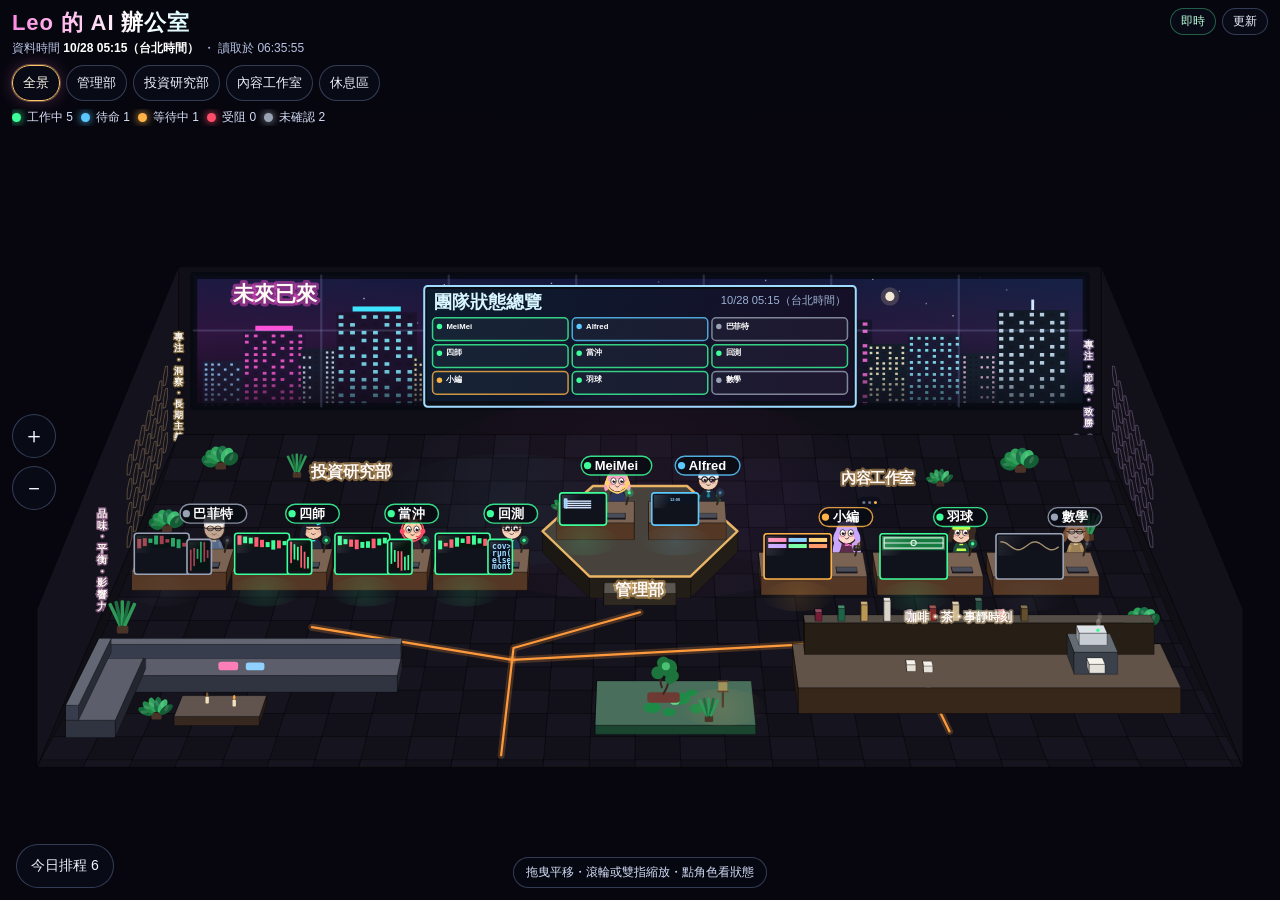
==== grok/index.html @ ed03cf3c "Add a 2.5D neon office page for the grok folder. The page follows the night-city layout, reads live " ====
<!DOCTYPE html>
<html lang="zh-Hant">
<head>
<meta charset="utf-8">
<meta name="viewport" content="width=device-width, initial-scale=1, viewport-fit=cover">
<meta name="theme-color" content="#07060e">
<title>Leo 的 AI 辦公室</title>
<link rel="icon" href="data:image/svg+xml,%3Csvg xmlns='http://www.w3.org/2000/svg' viewBox='0 0 16 16'%3E%3Crect fill='%2307060e' width='16' height='16' rx='3'/%3E%3Ccircle cx='8' cy='8' r='3' fill='%23ff4fd8'/%3E%3C/svg%3E">
<style>
:root{
  --bg:#07060e;
  --pink:#ff4fd8;
  --cyan:#7ee8ff;
  --gold:#ffc56d;
  --ink:#eef3ff;
  --dim:#b7c3e4;
  --line:rgba(160,190,255,.28);
}
*{box-sizing:border-box}
html,body{margin:0;height:100%;background:var(--bg);color:var(--ink);
  font-family:"WenQuanYi Micro Hei","Microsoft JhengHei","PingFang TC","Noto Sans CJK TC",sans-serif;
  overflow:hidden;touch-action:none}
button,input{font:inherit;color:inherit;touch-action:manipulation}
button{cursor:pointer}
#app{position:fixed;inset:0}
#view{display:block;width:100%;height:100%;background:
  radial-gradient(1200px 500px at 50% 18%, #17122c 0%, #07060e 62%)}
#hud{position:absolute;left:0;right:0;top:0;z-index:3;pointer-events:none;
  padding:calc(8px + env(safe-area-inset-top)) 12px 22px;
  background:linear-gradient(to bottom, rgba(6,6,14,.92), rgba(6,6,14,.55) 68%, transparent)}
.top{display:flex;justify-content:space-between;gap:10px;align-items:flex-start}
.brand h1{margin:0;font-size:18px;letter-spacing:.04em;
  background:linear-gradient(90deg,#ff8ae2,#fff 42%,#8aefff);
  -webkit-background-clip:text;background-clip:text;color:transparent}
.asof{margin:2px 0 0;font-size:12px;color:var(--dim)}
.asof b{color:#fff;font-weight:700}
.top-actions{display:flex;gap:6px;align-items:center;pointer-events:auto}
.pill,.zones button,#refresh,#open-routines,.zoom button,#card .x,#routines .x{
  border:1px solid var(--line);background:rgba(10,12,24,.78);border-radius:999px}
.pill{padding:4px 10px;font-size:12px;color:var(--cyan)}
.pill.bad{color:#ffb4c4;border-color:rgba(255,120,150,.45)}
.pill.ok{color:#b9ffd9;border-color:rgba(80,255,170,.35)}
#refresh{padding:4px 10px;font-size:12px}
#refresh.busy{opacity:.6}
.zones{display:flex;gap:6px;flex-wrap:wrap;margin-top:8px;pointer-events:auto}
.zones button{padding:6px 10px;font-size:13px;min-height:36px;flex:none;white-space:nowrap}
.zones,#legend{touch-action:pan-x}
.zones button.on{border-color:#ffc56d;color:#fff8ea;box-shadow:0 0 0 1px rgba(255,197,109,.35),0 0 16px rgba(255,140,220,.25)}
#legend{display:flex;gap:8px;overflow:auto;margin-top:8px;pointer-events:auto;scrollbar-width:none}
#legend::-webkit-scrollbar{display:none}
#legend span{flex:none;display:inline-flex;align-items:center;gap:6px;font-size:12px;color:#d5def6}
#legend i{width:9px;height:9px;border-radius:50%;display:block;box-shadow:0 0 8px currentColor}
#hint{position:absolute;left:50%;bottom:calc(12px + env(safe-area-inset-bottom));transform:translateX(-50%);
  z-index:3;margin:0;padding:6px 12px;border-radius:999px;background:rgba(8,10,20,.72);
  border:1px solid var(--line);color:#d5def8;font-size:12px;pointer-events:none;white-space:nowrap;
  max-width:calc(100% - 24px);overflow:hidden;text-overflow:ellipsis;transition:opacity .6s}
#hint.hide{opacity:0}
.zoom{position:absolute;left:12px;top:46%;z-index:4;display:flex;flex-direction:column;gap:8px}
.zoom button{width:44px;height:44px;font-size:22px;line-height:1}
#open-routines{position:absolute;right:12px;bottom:calc(12px + env(safe-area-inset-bottom));z-index:4;
  min-height:44px;padding:8px 14px;font-size:14px}
body.card-open #open-routines,body.rout-open #hint{display:none}
#card,#routines{position:absolute;z-index:5;background:rgba(10,12,22,.94);
  border:1px solid rgba(150,180,255,.32);border-radius:18px;
  box-shadow:0 16px 50px rgba(0,0,0,.45), inset 0 0 0 1px rgba(255,255,255,.03);
  backdrop-filter:blur(8px)}
#card{left:10px;right:10px;bottom:calc(10px + env(safe-area-inset-bottom));
  max-height:min(48vh,520px);overflow:auto;padding:14px 14px 12px;-webkit-overflow-scrolling:touch;touch-action:pan-y}
#card .who{display:grid;grid-template-columns:72px 1fr auto;gap:10px;align-items:center}
#portrait{width:72px;height:82px;border-radius:14px;background:
  radial-gradient(circle at 50% 30%, #2a2148, #12121c 70%);display:block}
#card h2{margin:0;font-size:18px}
#card .role{margin:2px 0 0;color:var(--dim);font-size:13px}
#card .x,#routines .x{width:36px;height:36px;border-radius:12px;font-size:18px}
.lamp{display:inline-flex;align-items:center;gap:6px;margin:10px 0 4px;padding:3px 10px;border-radius:999px;
  font-size:13px;font-weight:700;color:#1a1020}
#card h3{margin:10px 0 4px;font-size:13px;color:#9eb0da;font-weight:600}
#c-screen{margin:0;line-height:1.55;font-size:15px}
#card dl{margin:8px 0 0;display:grid;grid-template-columns:auto 1fr;gap:3px 10px;font-size:13px}
#card dt{color:#8ea0cc}#card dd{margin:0}
#routines{left:10px;right:10px;bottom:calc(10px + env(safe-area-inset-bottom));
  max-height:min(62vh,640px);overflow:auto;padding:14px 14px 8px;touch-action:pan-y}
#routines header{display:flex;justify-content:space-between;align-items:center;gap:8px}
#routines h2{margin:0;font-size:16px}
#routine-list{list-style:none;margin:8px 0 0;padding:0}
#routine-list li{padding:10px 0;border-top:1px solid rgba(255,255,255,.06);
  display:grid;grid-template-columns:auto 1fr auto;gap:4px 8px;align-items:baseline}
#routine-list b{color:var(--gold);font-size:13px}
#routine-list strong{font-size:14px}
#routine-list p{grid-column:1/-1;margin:0;color:#c9d4ef;font-size:13px;line-height:1.5}
#routine-list em{font-style:normal;font-size:12px;border-radius:99px;padding:2px 8px;background:#2a3148}
#routine-list em[data-k="wait"]{background:#3a2e18;color:#ffd59a}
#routine-list em[data-k="unk"]{background:#2c3140;color:#c5cbe0}
#routine-list em[data-k="go"]{background:#143228;color:#b8ffd8}
#routine-list em[data-k="ok"]{background:#143228;color:#b8ffd8}
.note{font-size:12px;color:#8ea0cc;margin-top:6px}
#err{position:absolute;left:12px;right:12px;top:40%;z-index:6;padding:12px;border-radius:12px;background:#3a1420;color:#fff}
@media (min-width:860px){
  .brand h1{font-size:22px}
  #card{left:auto;top:108px;bottom:16px;right:16px;width:380px;max-height:none}
  #routines{left:16px;right:auto;width:400px;top:auto}
  #open-routines{right:auto;left:16px}
  body.card-open #open-routines{display:inline-block}
}
@media (max-width:859px){
  #hud{padding-bottom:8px}
  .brand h1{font-size:16px}
  .asof{font-size:11px}
  .zones{flex-wrap:nowrap;overflow:auto;scrollbar-width:none}
  .zones::-webkit-scrollbar{display:none}
  #legend{margin-top:4px}
  #hint{bottom:calc(62px + env(safe-area-inset-bottom));font-size:11px}
  .zoom{top:auto;bottom:calc(12px + env(safe-area-inset-bottom));flex-direction:row;left:auto;right:12px}
  #open-routines{left:12px;right:auto}
  body.card-open .zoom, body.rout-open .zoom{visibility:hidden}
}
</style>
</head>
<body>
<div id="app">
  <canvas id="view" aria-label="辦公室平面圖，點選角色或螢幕查看狀態"></canvas>
  <header id="hud">
    <div class="top">
      <div class="brand">
        <h1>Leo 的 AI 辦公室</h1>
        <p class="asof">資料時間 <b id="asof">—</b> ・ <span id="fetched">讀取中</span></p>
      </div>
      <div class="top-actions">
        <span id="src" class="pill">讀取中…</span>
        <button id="refresh" type="button">更新</button>
      </div>
    </div>
    <nav class="zones" id="zones" aria-label="區域">
      <button type="button" data-zone="all">全景</button>
      <button type="button" data-zone="mgmt">管理部</button>
      <button type="button" data-zone="invest">投資研究部</button>
      <button type="button" data-zone="content">內容工作室</button>
      <button type="button" data-zone="lounge">休息區</button>
    </nav>
    <div id="legend" aria-label="燈號"></div>
  </header>
  <p id="hint">拖曳平移・滾輪或雙指縮放・點角色看狀態</p>
  <div class="zoom">
    <button id="zin" type="button" aria-label="放大">＋</button>
    <button id="zout" type="button" aria-label="縮小">－</button>
  </div>
  <button id="open-routines" type="button">今日排程</button>
  <aside id="card" hidden aria-live="polite">
    <div class="who">
      <canvas id="portrait" width="144" height="164"></canvas>
      <div>
        <h2 id="c-name"></h2>
        <p class="role" id="c-role"></p>
      </div>
      <button class="x" type="button" id="card-x" aria-label="關閉">×</button>
    </div>
    <div id="c-lamp" class="lamp"></div>
    <p class="note" id="c-generic" hidden>臨時席・狀態檔裡多出來的成員</p>
    <h3>螢幕內容</h3>
    <p id="c-screen"></p>
    <dl>
      <dt>更新時間</dt><dd id="c-upd"></dd>
      <dt>依據</dt><dd id="c-basis"></dd>
      <dt>資料時間</dt><dd id="c-asof"></dd>
    </dl>
  </aside>
  <aside id="routines" hidden>
    <header>
      <h2>今日排程</h2>
      <button class="x" type="button" id="rout-x" aria-label="關閉排程">×</button>
    </header>
    <ul id="routine-list"></ul>
    <p class="note">與狀態一併更新。時間未寫明的項目維持原樣。</p>
  </aside>
  <div id="err" hidden></div>
</div>
<script id="sample" type="application/json">{
  "asOf": "10/28 05:15（台北時間）",
  "employees": [
    {
      "id": "meimei",
      "name": "MeiMei",
      "role": "協調總管",
      "dept": "管理部",
      "light": "working",
      "screen": "同步 Leo 電腦已回補的 1 分K（含下市股）與加權指數 1 分K 到 box，並備妥今日排程",
      "updated": "10/28 04:20",
      "basis": "MeiMei 自己回報"
    },
    {
      "id": "alfred",
      "name": "天睿顧問Alfred",
      "role": "營運顧問",
      "dept": "管理部",
      "light": "idle",
      "screen": "等 12:00 收到第一份每日官方 LINE 整理",
      "updated": "10/28 04:20",
      "basis": "MeiMei 回報"
    },
    {
      "id": "buffett",
      "name": "巴菲特投資模擬",
      "role": "價值投資顧問",
      "dept": "投資研究部",
      "light": "unknown",
      "screen": "未確認（新分工中退居顧問，不在主流程）",
      "updated": "未確認",
      "basis": "目前查不到可驗證的最新動態"
    },
    {
      "id": "four",
      "name": "台股四師研究",
      "role": "短線波段研究",
      "dept": "投資研究部",
      "light": "working",
      "screen": "撰寫非當沖、事前註冊的波段策略規格；新分工後專責短線波段研究，XQ 腳本草稿依 Leo 指示暫停",
      "updated": "10/28 04:25",
      "basis": "swing_spec_s1s2.md 檔案時間"
    },
    {
      "id": "daytrade",
      "name": "台股當沖研究員",
      "role": "當沖策略研究",
      "dept": "投資研究部",
      "light": "working",
      "screen": "高波動個股當沖規格 daytrade_highvol_v1 已送驗證",
      "updated": "10/28 04:44",
      "basis": "台股當沖研究員回報"
    },
    {
      "id": "researcher",
      "name": "台股回測驗證員",
      "role": "回測驗證＋XQ 腳本",
      "dept": "投資研究部",
      "light": "working",
      "screen": "「穩定獲利」門檻提案已寫好，等 Leo 過目；整理方案 A 每檔需補抓的月份清單；V5 仍卡在 1 分K 覆蓋率未達 95%",
      "updated": "10/28 約 04:40",
      "basis": "台股回測驗證員回報（時間為大約）"
    },
    {
      "id": "ip",
      "name": "個人IP小編",
      "role": "IG／Threads 個人品牌",
      "dept": "內容工作室",
      "light": "waiting",
      "screen": "已收到 58 張精選照片；定位的 5 個問題等 Leo 回覆；第一週內容計畫為草稿，尚未發布",
      "updated": "10/28 04:17",
      "basis": "ip-plan 檔案時間與 MeiMei 回報"
    },
    {
      "id": "badminton",
      "name": "羽球剪輯師",
      "role": "每週羽球短片",
      "dept": "內容工作室",
      "light": "working",
      "screen": "Leo 已接洽；工作資料夾 badminton/v3 剛產出第 3 版影片檔，是否定稿未確認",
      "updated": "10/28 04:27",
      "basis": "badminton/v3 檔案時間"
    },
    {
      "id": "math",
      "name": "數學助教",
      "role": "講義、短影音",
      "dept": "內容工作室",
      "light": "unknown",
      "screen": "未確認（最近的講義檔案 out_3b 為 01:44）",
      "updated": "未確認",
      "basis": "僅有檔案時間可參考"
    }
  ],
  "routines": [
    {
      "time": "12:00",
      "name": "官方 LINE 每日訊息整理",
      "detail": "唯讀、5 個帳號、不擬回覆；整理客訴、超過 24 小時未回覆與重要事項，傳給 Leo，同一份也給天睿顧問Alfred",
      "status": "待執行"
    },
    {
      "time": "12:20",
      "name": "Shioaji 檢查",
      "detail": "既有排程，細節未確認",
      "status": "待執行"
    },
    {
      "time": "13:18",
      "name": "Shioaji 跌停價 ROD 加測（一次性）",
      "detail": "先唯讀檢查電腦的睡眠與 Windows Update 設定；13:20–13:25 以模擬單賣出 1 張 2884 跌停價 ROD，未成交即取消",
      "status": "待執行"
    },
    {
      "time": "20:30",
      "name": "Leo 電腦 1 分K 回補",
      "detail": "Leo 已同意改用方案 A（每檔只抓前 100 名的月份）；月份清單整理中，抓取腳本尚未調整",
      "status": "待執行"
    },
    {
      "time": "22:00",
      "name": "Shioaji K2P 逐筆抓取（一次性）",
      "detail": "抓開盤 554 分鐘與 1–2 檔下市櫃股，上限約 80 MB，結果交給台股回測驗證員",
      "status": "待執行"
    },
    {
      "time": "未確認",
      "name": "BOT 巡檢、每日搬移、信箱整理、掛單收盤、TimeTree、FedEx、Tesla",
      "detail": "既有排程，今日執行時間未確認",
      "status": "未確認"
    }
  ]
}</script>
<script>
'use strict';
const FONT = '"WenQuanYi Micro Hei","Microsoft JhengHei","PingFang TC","Noto Sans CJK TC",sans-serif';
const SAMPLE = JSON.parse(document.getElementById('sample').textContent);
const LIGHTS = {
  working:{label:'工作中',color:'#3dff9a'},
  idle:{label:'待命',color:'#5bc8ff'},
  waiting:{label:'等待中',color:'#ffb347'},
  blocked:{label:'受阻',color:'#ff4d6a'},
  unknown:{label:'未確認',color:'#9aa3b5'}
};
const WORLD = {x0:36,x1:2080,y0:44,y1:1160,wall:372};
const CX = (WORLD.x0+WORLD.x1)/2;
const PLAT = {cx:CX, cy:438, r:198, h:42};
const LANE_X = 820;
const reduceMotion = matchMedia('(prefers-reduced-motion: reduce)').matches;

const LOOKS = {
  meimei:{skin:'#ffd2c0',hair:'#f7a4c4',hairStyle:'bob',outfit:'#2c3760',accent:'#ffd36b',pants:'#23283a',blush:'#ff8eae',item:'headset'},
  alfred:{skin:'#f0d0b8',hair:'#e7eef6',hairStyle:'slick',outfit:'#1b2330',accent:'#7ec8ea',pants:'#151b26',tie:'#1f7f96',blush:'#e7a090',item:'glasses'},
  buffett:{skin:'#f3d2b4',hair:'#f7f4ee',hairStyle:'fluffy',outfit:'#6d84a8',accent:'#e6d2b0',pants:'#3e4a5e',blush:'#e8b0a0',item:'glasses',aged:true},
  four:{skin:'#f0c8ae',hair:'#1b1e2a',hairStyle:'side',streak:'#3ce0ff',outfit:'#262a3c',accent:'#3ce0ff',pants:'#1a1d28',blush:'#e8a898'},
  daytrade:{skin:'#ffd0b0',hair:'#ff8a3d',hairStyle:'spiky',outfit:'#3d2030',accent:'#ff4d6a',pants:'#2a1822',blush:'#ff9a8a',item:'headset'},
  researcher:{skin:'#f6d4be',hair:'#2c2628',hairStyle:'neat',outfit:'#24344e',accent:'#c5d0ff',pants:'#1c2434',blush:'#e8b0a4',item:'glasses2'},
  ip:{skin:'#ffd8cc',hair:'#c9a6ff',hairStyle:'long',outfit:'#5c2c4c',accent:'#ff7ad9',pants:'#3a1c32',blush:'#ff9ec0',item:'cam'},
  badminton:{skin:'#f6d0b6',hair:'#3a2a22',hairStyle:'pony',outfit:'#1d4d3a',accent:'#c6ff4a',pants:'#16382c',blush:'#f0b0a0',item:'band'},
  math:{skin:'#f8dcc8',hair:'#8d5a38',hairStyle:'soft',outfit:'#c4a36a',accent:'#fff1cc',pants:'#4a3a2c',blush:'#f0b8a8',item:'glasses'}
};

function deskRow(xs, y, z, w, d, h){return xs.map(x=>({x,y,z,w,d,h}));}
const INVEST_DESKS = deskRow([56,254,452,650], 488, 0, 186, 78, 36);
const CONTENT_DESKS = deskRow([1296,1524,1752], 500, 0, 208, 82, 36);
const MGMT_DESKS = [
  {x:CX-168,y:392,z:PLAT.h,w:156,d:74,h:34},
  {x:CX+18,y:392,z:PLAT.h,w:156,d:74,h:34}
];

const ROSTER = [
  {id:'meimei',short:'MeiMei',group:'mgmt',kind:'plan',look:LOOKS.meimei,desk:MGMT_DESKS[0]},
  {id:'alfred',short:'Alfred',group:'mgmt',kind:'clock',look:LOOKS.alfred,desk:MGMT_DESKS[1]},
  {id:'buffett',short:'巴菲特',group:'invest',kind:'chart',look:LOOKS.buffett,desk:INVEST_DESKS[0]},
  {id:'four',short:'四師',group:'invest',kind:'chart',look:LOOKS.four,desk:INVEST_DESKS[1]},
  {id:'daytrade',short:'當沖',group:'invest',kind:'chart',look:LOOKS.daytrade,desk:INVEST_DESKS[2]},
  {id:'researcher',short:'回測',group:'invest',kind:'chart',side:'code',look:LOOKS.researcher,desk:INVEST_DESKS[3]},
  {id:'ip',short:'小編',group:'content',kind:'photos',look:LOOKS.ip,desk:CONTENT_DESKS[0]},
  {id:'badminton',short:'羽球',group:'content',kind:'court',look:LOOKS.badminton,desk:CONTENT_DESKS[1]},
  {id:'math',short:'數學',group:'content',kind:'formula',look:LOOKS.math,desk:CONTENT_DESKS[2]}
];

const COFFEE_SPOTS = [{x:1460,y:1072},{x:1605,y:1072},{x:1740,y:1072}];
const SKYLINE = [
  {x:.01,w:.05,h:.38,c:'#12182e',win:'#8fd0ff'},
  {x:.055,w:.07,h:.62,c:'#1a1030',win:'#ff5ad4',crown:'#ff4fd8'},
  {x:.12,w:.045,h:.48,c:'#101828',win:'#d0e6ff'},
  {x:.16,w:.09,h:.78,c:'#160e28',win:'#7ef0ff',crown:'#39e7ff'},
  {x:.245,w:.04,h:.42,c:'#121624',win:'#ffe1a8'},
  {x:.28,w:.07,h:.55,c:'#1c1230',win:'#ff8ad8'},
  {x:.345,w:.05,h:.7,c:'#0e1424',win:'#cfe6ff'},
  {x:.39,w:.08,h:.5,c:'#181428',win:'#9ad7ff'},
  {x:.465,w:.045,h:.86,c:'#140e22',win:'#e7f4ff',spire:1},
  {x:.51,w:.07,h:.46,c:'#10182a',win:'#ffd0ef'},
  {x:.575,w:.055,h:.64,c:'#1a1232',win:'#67e6ff'},
  {x:.63,w:.04,h:.4,c:'#121828',win:'#d5e8ff'},
  {x:.67,w:.09,h:.72,c:'#120e24',win:'#ff6bda',crown:'#ff4fd8'},
  {x:.755,w:.05,h:.52,c:'#101624',win:'#fff1c4'},
  {x:.8,w:.06,h:.6,c:'#16122c',win:'#8af0ff'},
  {x:.86,w:.045,h:.44,c:'#121624',win:'#ffc4ea'},
  {x:.9,w:.08,h:.8,c:'#0e101c',win:'#d7ecff',spire:1}
];

const canvas = document.getElementById('view');
let ctx = canvas.getContext('2d');
const cam = {zoom:1, panX:0, panY:0};
let dpr = 1, userMoved = false, camAnim = null;
let state = SAMPLE, actors = [], selectedId = null, liveOk = false, genericKey = '';
let hotspots = [];
const DEBUG = new URLSearchParams(location.search).has('debug');

function hexA(hex, a){
  const n = parseInt(hex.slice(1),16);
  return `rgba(${(n>>16)&255},${(n>>8)&255},${n&255},${a})`;
}
function shade(hex, t){
  const n = parseInt(hex.slice(1),16);
  let r=(n>>16)&255,g=(n>>8)&255,b=n&255;
  if(t>=0){r+=(255-r)*t;g+=(255-g)*t;b+=(255-b)*t;}
  else{const k=1+t;r*=k;g*=k;b*=k;}
  return `rgb(${r|0},${g|0},${b|0})`;
}
function clamp(v,a,b){return Math.max(a,Math.min(b,v));}
function proj(x,y,z=0){
  const dist = 4800 - y;
  const s = 3100 / dist;
  return {x: CX + (x-CX)*s, y: 28 + y*0.43 - z*s, s};
}
function roundRect(c,x,y,w,h,r){
  r=Math.max(0,Math.min(r,w/2,h/2));
  c.beginPath();
  c.moveTo(x+r,y);
  c.arcTo(x+w,y,x+w,y+h,r);
  c.arcTo(x+w,y+h,x,y+h,r);
  c.arcTo(x,y+h,x,y,r);
  c.arcTo(x,y,x+w,y,r);
  c.closePath();
}
function quad(pts, color){
  ctx.beginPath();
  ctx.moveTo(pts[0].x, pts[0].y);
  for(let i=1;i<pts.length;i++) ctx.lineTo(pts[i].x, pts[i].y);
  ctx.closePath();
  ctx.fillStyle = color;
  ctx.fill();
  ctx.strokeStyle = 'rgba(0,0,0,.28)';
  ctx.lineWidth = 1/cam.zoom;
  ctx.stroke();
}
function drawBox(x,y,z,w,d,h,color){
  if(w<=0||d<=0||h<=0) return;
  const top=shade(color,.2), front=shade(color,-.06), side=shade(color,-.32);
  const P=(px,py,pz)=>proj(px,py,pz);
  const mid=x+w/2;
  if(mid<CX){
    quad([P(x+w,y,z),P(x+w,y+d,z),P(x+w,y+d,z+h),P(x+w,y,z+h)], side);
  }else{
    quad([P(x,y,z),P(x,y+d,z),P(x,y+d,z+h),P(x,y,z+h)], side);
  }
  quad([P(x,y+d,z),P(x+w,y+d,z),P(x+w,y+d,z+h),P(x,y+d,z+h)], front);
  quad([P(x,y,z+h),P(x+w,y,z+h),P(x+w,y+d,z+h),P(x,y+d,z+h)], top);
}
function hexPts(cx,cy,r){
  const pts=[];
  for(let i=0;i<6;i++){
    const a=i*Math.PI/3;
    pts.push([cx+Math.cos(a)*r, cy+Math.sin(a)*r*0.9]);
  }
  return pts;
}
function drawPrism(pts,z,h,color){
  const cy=pts.reduce((s,p)=>s+p[1],0)/pts.length;
  const cx=pts.reduce((s,p)=>s+p[0],0)/pts.length;
  const faces=[];
  for(let i=0;i<pts.length;i++){
    const a=pts[i], b=pts[(i+1)%pts.length];
    const midY=(a[1]+b[1])/2;
    if(midY>=cy-2) faces.push({a,b,midY,midX:(a[0]+b[0])/2});
  }
  faces.sort((u,v)=>u.midY-v.midY);
  for(const f of faces){
    const col = f.midX<cx ? shade(color,-.34) : shade(color,-.18);
    quad([proj(f.a[0],f.a[1],z),proj(f.b[0],f.b[1],z),proj(f.b[0],f.b[1],z+h),proj(f.a[0],f.a[1],z+h)], col);
  }
  quad(pts.map(p=>proj(p[0],p[1],z+h)), shade(color,.14));
  ctx.beginPath();
  pts.forEach((p,i)=>{const q=proj(p[0],p[1],z+h+0.4); if(i) ctx.lineTo(q.x,q.y); else ctx.moveTo(q.x,q.y);});
  ctx.closePath();
  ctx.strokeStyle = hexA('#ffc56d',.9);
  ctx.lineWidth = 2.4/cam.zoom;
  ctx.stroke();
}
function pool(x,y,z,radius,color,alpha){
  const p=proj(x,y,z), r=radius*p.s;
  const g=ctx.createRadialGradient(p.x,p.y,0,p.x,p.y,r);
  g.addColorStop(0, hexA(color,alpha));
  g.addColorStop(1, hexA(color,0));
  ctx.fillStyle=g;
  ctx.beginPath();
  ctx.ellipse(p.x,p.y,r,r*0.42,0,0,7);
  ctx.fill();
}
function neon(text,x,y,size,color,align){
  ctx.save();
  ctx.font=`700 ${size}px ${FONT}`;
  ctx.textAlign=align||'center';
  ctx.textBaseline='middle';
  ctx.lineJoin='round';
  ctx.miterLimit=2;
  ctx.strokeStyle=hexA(color,.45);
  ctx.lineWidth=Math.max(1/cam.zoom, size*0.28);
  ctx.strokeText(text,x,y);
  ctx.fillStyle='#fffaf6';
  ctx.fillText(text,x,y);
  ctx.restore();
}
function vsign(x,y,zTop,text,size,color){
  const chars=Array.from(text);
  chars.forEach((ch,i)=>{
    const p=proj(x,y,zTop-i*size*1.18);
    neon(ch,p.x,p.y,size*p.s,color);
  });
}
function strokePts(pts,color,width){
  const path=new Path2D();
  pts.forEach((pt,i)=>{
    const p=proj(pt[0],pt[1],pt[2]||0);
    if(i) path.lineTo(p.x,p.y); else path.moveTo(p.x,p.y);
  });
  ctx.save();
  ctx.lineCap='round'; ctx.lineJoin='round';
  ctx.strokeStyle=hexA(color,.22);
  ctx.lineWidth=width*3.2;
  ctx.stroke(path);
  ctx.strokeStyle=color;
  ctx.lineWidth=width;
  ctx.stroke(path);
  ctx.restore();
}

function drawCity(t){
  const y=WORLD.y0+2;
  const tl=proj(70,y,WORLD.wall-18), br=proj(WORLD.x1-34,y,64);
  const W=br.x-tl.x, H=br.y-tl.y;
  ctx.save();
  ctx.beginPath(); ctx.rect(tl.x,tl.y,W,H); ctx.clip();
  const sky=ctx.createLinearGradient(0,tl.y,0,br.y);
  sky.addColorStop(0,'#10163a');
  sky.addColorStop(.45,'#241238');
  sky.addColorStop(1,'#070812');
  ctx.fillStyle=sky; ctx.fillRect(tl.x,tl.y,W,H);
  // moon — clear night, no rain
  ctx.fillStyle='rgba(255,246,230,.95)';
  ctx.beginPath(); ctx.arc(tl.x+W*.78, tl.y+H*.16, Math.min(W,H)*.035, 0, 7); ctx.fill();
  ctx.fillStyle='rgba(255,220,170,.18)';
  ctx.beginPath(); ctx.arc(tl.x+W*.78, tl.y+H*.16, Math.min(W,H)*.07, 0, 7); ctx.fill();
  ctx.fillStyle='rgba(255,255,255,.85)';
  for(let i=0;i<28;i++){
    const sx=tl.x+((i*97)%100)/100*W;
    const sy=tl.y+((i*53)%70)/100*H*.55;
    const tw=.35+.65*Math.abs(Math.sin(t/700+i));
    ctx.globalAlpha=tw*.8;
    ctx.fillRect(sx,sy,1.4/cam.zoom,1.4/cam.zoom);
  }
  ctx.globalAlpha=1;
  for(const b of SKYLINE){
    const bx=tl.x+b.x*W, bw=b.w*W, bh=b.h*H*.92, by=br.y-bh;
    ctx.fillStyle=b.c;
    ctx.fillRect(bx,by,bw,bh);
    if(b.crown){
      ctx.fillStyle=b.crown;
      ctx.fillRect(bx+bw*.2, by-6/cam.zoom, bw*.6, 5/cam.zoom);
    }
    if(b.spire){
      ctx.fillStyle='#d7e6ff';
      ctx.fillRect(bx+bw*.48, by-H*.08, Math.max(1,bw*.04), H*.08);
    }
    const stepX=Math.max(4/cam.zoom, bw/7);
    const stepY=Math.max(5/cam.zoom, bh/12);
    for(let wy=by+4; wy<br.y-4; wy+=stepY){
      for(let wx=bx+3; wx<bx+bw-3; wx+=stepX){
        const n=Math.abs(Math.sin(wx*12.1+wy*3.7));
        const flick=Math.sin(t/500+wx*0.02)>0.985;
        ctx.fillStyle = (n>0.38 && !flick) ? b.win : 'rgba(0,0,0,.35)';
        ctx.globalAlpha = n>0.38? .85:.5;
        ctx.fillRect(wx,wy,Math.max(1.2/cam.zoom, stepX*0.42), Math.max(1.6/cam.zoom, stepY*0.45));
      }
    }
    ctx.globalAlpha=1;
  }
  const haze=ctx.createLinearGradient(0,br.y-H*.28,0,br.y);
  haze.addColorStop(0,'rgba(8,6,16,0)');
  haze.addColorStop(1,'rgba(8,6,16,.72)');
  ctx.fillStyle=haze; ctx.fillRect(tl.x, br.y-H*.28, W, H*.28);
  // interior glass sheen, not weather
  const sheen=ctx.createLinearGradient(tl.x,tl.y,br.x,br.y);
  sheen.addColorStop(0,'rgba(255,80,200,.05)');
  sheen.addColorStop(.5,'rgba(255,255,255,0)');
  sheen.addColorStop(1,'rgba(80,220,255,.06)');
  ctx.fillStyle=sheen; ctx.fillRect(tl.x,tl.y,W,H);
  ctx.restore();
  ctx.save();
  ctx.strokeStyle='rgba(8,10,18,.85)';
  ctx.lineWidth=Math.max(2, 7/cam.zoom);
  ctx.strokeRect(tl.x,tl.y,W,H);
  ctx.lineWidth=Math.max(1, 2.2/cam.zoom);
  ctx.strokeStyle='rgba(180,200,255,.18)';
  for(let i=1;i<7;i++){
    const x=tl.x+W*i/7;
    ctx.beginPath(); ctx.moveTo(x,tl.y); ctx.lineTo(x,br.y); ctx.stroke();
  }
  const midY=tl.y+H*0.42;
  ctx.beginPath(); ctx.moveTo(tl.x,midY); ctx.lineTo(br.x,midY); ctx.stroke();
  ctx.restore();
}

function drawWalls(){
  // back wall slab around the window
  const y=WORLD.y0;
  quad([
    proj(WORLD.x0,y,0), proj(WORLD.x1,y,0), proj(WORLD.x1,y,WORLD.wall), proj(WORLD.x0,y,WORLD.wall)
  ], '#100e16');
  // side walls
  quad([
    proj(WORLD.x0,WORLD.y0,0), proj(WORLD.x0,WORLD.y1,0),
    proj(WORLD.x0,WORLD.y1,WORLD.wall*.72), proj(WORLD.x0,WORLD.y0,WORLD.wall)
  ], '#14121c');
  quad([
    proj(WORLD.x1,WORLD.y0,0), proj(WORLD.x1,WORLD.y1,0),
    proj(WORLD.x1,WORLD.y1,WORLD.wall*.72), proj(WORLD.x1,WORLD.y0,WORLD.wall)
  ], '#121018');
  hexWall(WORLD.x0+1, 180, 520, '#ffd48a');
  hexWall(WORLD.x1-1, 180, 520, '#d9b6ff');
}
function hexWall(x,y0,y1,color){
  ctx.save();
  ctx.strokeStyle=hexA(color,.28);
  ctx.lineWidth=1/cam.zoom;
  for(let y=y0; y<y1; y+=54){
    for(let z=70; z<250; z+=48){
      const pts=[];
      for(let i=0;i<6;i++){
        const a=Math.PI/6+i*Math.PI/3;
        pts.push(proj(x, y+Math.cos(a)*22, z+Math.sin(a)*20));
      }
      ctx.beginPath();
      pts.forEach((p,i)=>{if(i) ctx.lineTo(p.x,p.y); else ctx.moveTo(p.x,p.y);});
      ctx.closePath(); ctx.stroke();
    }
  }
  ctx.restore();
}
function drawFloor(){
  const pts=[
    proj(WORLD.x0,WORLD.y0,0), proj(WORLD.x1,WORLD.y0,0),
    proj(WORLD.x1,WORLD.y1,0), proj(WORLD.x0,WORLD.y1,0)
  ];
  quad(pts,'#100f16');
  const step=78;
  for(let y=WORLD.y0; y<WORLD.y1; y+=step){
    for(let x=WORLD.x0; x<WORLD.x1; x+=step){
      const alt=((x/step|0)+(y/step|0))%2;
      quad([
        proj(x,y,0.2), proj(Math.min(WORLD.x1,x+step),y,0.2),
        proj(Math.min(WORLD.x1,x+step), Math.min(WORLD.y1,y+step),0.2),
        proj(x, Math.min(WORLD.y1,y+step),0.2)
      ], alt?'#16151f':'#12111a');
    }
  }
  pool(CX, 260, 2, 520, '#ff4fd8', .05);
  pool(CX-280, 300, 2, 280, '#39e7ff', .045);
  pool(CX+300, 300, 2, 260, '#7d5cff', .04);
  const leds=[
    [[LANE_X,1120],[LANE_X,760],[CX,640]],
    [[LANE_X,800],[430,690]],
    [[LANE_X,800],[1560,730]],
    [[1560,730],[1600,1040]]
  ];
  for(const line of leds) strokePts(line,'#ff9a3c', 2.2/cam.zoom);
}

function drawPlant(x,y,z,sc,variant){
  const p=proj(x,y,z);
  ctx.save();
  ctx.translate(p.x,p.y);
  ctx.scale(p.s*sc,p.s*sc);
  ctx.fillStyle='#4a3428';
  roundRect(ctx,-10,-8,20,14,3); ctx.fill();
  ctx.fillStyle='#2a1c16';
  ctx.fillRect(-8,-11,16,4);
  if(variant===1){
    for(let i=0;i<5;i++){
      ctx.save(); ctx.rotate(-0.45+i*0.22);
      ctx.fillStyle=i%2?'#1c6e3e':'#2f9a58';
      roundRect(ctx,-3,-52,6,44,2); ctx.fill();
      ctx.restore();
    }
  }else{
    const cols=['#146b3a','#1f8a48','#2ea15a','#187246','#3cba6e','#145c34'];
    for(let i=0;i<6;i++){
      ctx.save();
      ctx.rotate(-1.15+i*0.42);
      ctx.translate(0,-16);
      ctx.fillStyle=cols[i%cols.length];
      ctx.beginPath(); ctx.ellipse(0,-8, variant===2?7:11, 15, 0,0,7); ctx.fill();
      ctx.fillStyle='rgba(255,255,255,.14)';
      ctx.beginPath(); ctx.ellipse(-2,-10,3,7,-0.5,0,7); ctx.fill();
      ctx.restore();
    }
  }
  ctx.restore();
}
function drawBonsai(x,y,z){
  const p=proj(x,y,z);
  ctx.save(); ctx.translate(p.x,p.y); ctx.scale(p.s*1.45,p.s*1.45);
  ctx.fillStyle='#6d3b34';
  roundRect(ctx,-20,-8,40,13,4); ctx.fill();
  ctx.strokeStyle='#3a241c'; ctx.lineWidth=2.4;
  ctx.beginPath(); ctx.moveTo(0,-6); ctx.quadraticCurveTo(10,-22,6,-36); ctx.quadraticCurveTo(-8,-30,-2,-14); ctx.stroke();
  ctx.fillStyle='#1d743c';
  for(const [fx,fy,r] of [[6,-38,11],[-7,-32,8],[12,-28,7],[0,-44,8],[8,-24,6]]){
    ctx.beginPath(); ctx.arc(fx,fy,r,0,7); ctx.fill();
  }
  ctx.fillStyle='#49c072';
  ctx.beginPath(); ctx.arc(3,-40,5,0,7); ctx.fill();
  ctx.restore();
}
function drawLantern(x,y,z,t){
  const p=proj(x,y,z);
  const flick=.75+.25*Math.sin(t/180);
  ctx.save(); ctx.translate(p.x,p.y); ctx.scale(p.s,p.s);
  ctx.fillStyle='#3a3228'; ctx.fillRect(-2,-30,4,30);
  ctx.fillStyle=`rgba(255,186,92,${.95*flick})`;
  roundRect(ctx,-8,-46,16,18,3); ctx.fill();
  ctx.fillStyle='#5a4030';
  ctx.fillRect(-10,-48,20,3); ctx.fillRect(-10,-30,20,3);
  ctx.restore();
  pool(x,y,z,78,'#ffb15a',.26*flick);
}
function drawCandle(x,y,z,t){
  const p=proj(x,y,z);
  const flick=.7+.3*Math.sin(t/140+x);
  ctx.save(); ctx.translate(p.x,p.y); ctx.scale(p.s,p.s);
  ctx.fillStyle='#f3e2c0';
  roundRect(ctx,-3,-12,6,12,1.5); ctx.fill();
  ctx.fillStyle=`rgba(255,170,70,${flick})`;
  ctx.beginPath(); ctx.ellipse(0,-16,2.2,4,0,0,7); ctx.fill();
  ctx.restore();
}

const PLANTS=[
  [150,150,0,1.15,0],[320,180,0,0.9,1],[1880,160,0,1.2,0],[1700,210,0,0.85,2],
  [80,360,0,1.05,0],[1980,390,0,1,1],
  [900,300,0,0.8,2],[1200,290,0,0.85,0],
  [70,700,0,1.1,1],[2020,690,0,1,0],
  [200,990,0,0.9,2],[1180,1000,0,0.75,1]
];

function drawLounge(){
  const x=58,y=830;
  drawBox(x,y,0,560,78,30,'#343846');
  drawBox(x,y,0,86,230,30,'#343846');
  drawBox(x,y,30,560,20,26,'#3c4152');
  drawBox(x,y,30,22,230,26,'#3c4152');
  // cushions
  const p=proj(x+300,y+48,32);
  ctx.save(); ctx.translate(p.x,p.y); ctx.scale(p.s,p.s*0.7);
  ctx.fillStyle='#ff7eb8'; roundRect(ctx,-70,-10,36,22,6); ctx.fill();
  ctx.fillStyle='#8fd0ff'; roundRect(ctx,-20,-8,34,20,6); ctx.fill();
  ctx.restore();
  // table
  drawBox(x+180,y+120,0,150,70,16,'#3a2a22');
  drawCandle(x+230,y+150,18, performance.now());
  drawCandle(x+280,y+160,18, performance.now()+400);
}
function neonAtWorld(x,y,z,text,size,color){
  const p=proj(x,y,z);
  neon(text,p.x,p.y,size*p.s,color);
}
function drawMoss(t){
  drawBox(980,900,0,280,150,16,'#1c4a32');
  // moss top tufts
  const p=proj(1120,975,18);
  ctx.save(); ctx.translate(p.x,p.y); ctx.scale(p.s,p.s);
  ctx.fillStyle='#1f8a48';
  for(const [dx,dy,r] of [[-40,10,16],[10,-6,18],[40,12,14],[-10,18,12],[30,-16,10]]){
    ctx.beginPath(); ctx.ellipse(dx,dy,r,r*0.6,0,0,7); ctx.fill();
  }
  ctx.fillStyle='#67d98a';
  ctx.beginPath(); ctx.ellipse(0,0,8,5,0,0,7); ctx.fill();
  ctx.restore();
  drawBonsai(1100,960,16);
  drawLantern(1205,990,16,t);
}
function drawCoffee(t){
  const x=1340,y=830;
  drawBox(x,y,0,680,150,46,'#3b291c');
  drawBox(x+20,y+8,46,640,28,58,'#2a2118');
  // bottles
  const cols=['#7a1e3a','#1e6b4a','#c6a15a','#e7e2d6','#3a2a6a','#8a2e2e','#d8c39a','#234a3e','#c46a8a','#6a5430'];
  cols.forEach((c,i)=>{
    const h=16+(i%4)*7;
    drawBox(x+40+i*42, y+18, 104, 12, 12, h, c);
  });
  // espresso machine
  drawBox(x+500,y+40,46,78,64,40,'#3e4650');
  drawBox(x+514,y+52,86,50,28,22,'#d5dbe2');
  drawBox(x+528,y+78,46,28,22,16,'#f4efe8');
  const m=proj(x+548,y+78,112);
  ctx.save(); ctx.translate(m.x,m.y); ctx.scale(m.s,m.s);
  ctx.fillStyle='#3dff9a'; ctx.beginPath(); ctx.arc(0,0,3.2,0,7); ctx.fill();
  ctx.restore();
  // cups
  drawBox(x+200,y+78,46,16,16,12,'#f4efe6');
  drawBox(x+230,y+82,46,16,16,12,'#f4efe6');
  // steam
  for(let i=0;i<3;i++){
    const life=((t/800+i*.33)%1);
    const sp=proj(x+548, y+70, 110+life*36);
    ctx.fillStyle=`rgba(255,255,255,${(1-life)*.4})`;
    ctx.beginPath();
    ctx.ellipse(sp.x+Math.sin(t/220+i)*5*sp.s, sp.y, 4*sp.s, 7*sp.s, 0,0,7);
    ctx.fill();
  }
  neonAtWorld(x+300,y+46,118,'咖啡・茶・事靜時刻',22,'#ffe1b0');
}

function drawBigScreen(t){
  const S={x:CX-470,y:WORLD.y0+18,z:86,w:940,h:248};
  drawMonitorPanel(S.x,S.y,S.z,S.w,S.h,'#9fdcff',()=>{
    const p=proj(S.x,S.y,S.z+S.h);
    const pw=S.w*p.s, ph=S.h*p.s;
    ctx.save();
    ctx.beginPath(); ctx.rect(p.x,p.y,pw,ph); ctx.clip();
    ctx.translate(p.x,p.y);
    const g=ctx.createLinearGradient(0,0,pw,ph);
    g.addColorStop(0,'#0c1c2e'); g.addColorStop(1,'#160e28');
    ctx.fillStyle=g; ctx.fillRect(0,0,pw,ph);
    const title=Math.min(pw*0.045, ph*0.16);
    ctx.fillStyle='#d8f6ff';
    ctx.font=`700 ${title}px ${FONT}`;
    ctx.textAlign='left'; ctx.textBaseline='top';
    ctx.fillText('團隊狀態總覽', 10, 8);
    ctx.fillStyle='#9eb4d4';
    ctx.font=`500 ${title*0.62}px ${FONT}`;
    ctx.textAlign='right';
    ctx.fillText(state.asOf||'', pw-10, 10);
    const list=actors;
    const n=list.length;
    const cols=n<=4?Math.max(1,n):n<=8?4:n===9?3:4;
    const rows=Math.ceil(list.length/cols)||1;
    const top=title+16, gap=6;
    const cw=(pw-16-(cols-1)*gap)/cols;
    const ch=(ph-top-10-(rows-1)*gap)/rows;
    list.forEach((a,i)=>{
      const c=i%cols, r=(i/cols)|0;
      const x=8+c*(cw+gap), y=top+r*(ch+gap);
      ctx.fillStyle=a.id===selectedId?'rgba(255,197,109,.16)':'rgba(255,255,255,.04)';
      roundRect(ctx,x,y,cw,ch,6); ctx.fill();
      ctx.strokeStyle=hexA(LIGHTS[a.light].color,.8);
      ctx.lineWidth=1.5/cam.zoom; ctx.stroke();
      ctx.fillStyle=LIGHTS[a.light].color;
      ctx.beginPath(); ctx.arc(x+10,y+ch*0.38,Math.min(5,ch*0.12),0,7); ctx.fill();
      ctx.fillStyle='#fff';
      ctx.textAlign='left'; ctx.textBaseline='middle';
      const fs=Math.min(cw/7.2, ch*0.34);
      ctx.font=`700 ${fs}px ${FONT}`;
      ctx.fillText(a.short, x+20, y+ch*0.38);
      if(fs*cam.zoom>8 && ch>28){
        ctx.fillStyle='#c5d2ee';
        ctx.font=`500 ${fs*0.72}px ${FONT}`;
        const line=a.screen||'';
        const max=Math.max(4,(cw-16)/(fs*0.72));
        ctx.fillText(Array.from(line).slice(0,max|0).join(''), x+8, y+ch*0.74);
      }
      hotspots.push({x:p.x+x,y:p.y+y,w:cw,h:ch,id:a.id});
    });
    ctx.restore();
  });
}
function drawMonitorPanel(x,y,z,w,h,edge,inner){
  const top=proj(x,y,z+h);
  const pw=w*top.s, ph=h*top.s;
  ctx.fillStyle='#0c0e16';
  roundRect(ctx, top.x-4, top.y-4, pw+8, ph+12, 5);
  ctx.fill();
  ctx.lineWidth=2/cam.zoom;
  ctx.strokeStyle=edge;
  ctx.stroke();
  inner(top,pw,ph);
}

function monitorsOf(a){
  const d=a.desk;
  if(a.group==='mgmt') return [{ox:10,oy:d.d-4,w:86,h:54,kind:a.kind,main:true}];
  if(a.group==='invest') return [
    {ox:8,oy:d.d-4,w:100,h:70,kind:a.kind,main:true},
    {ox:112,oy:d.d-4,w:40,h:58,kind:a.side||'chart',main:false}
  ];
  if(a.group==='extra') return [{ox:10,oy:d.d-4,w:100,h:64,kind:'note',main:true}];
  return [{ox:10,oy:d.d-4,w:124,h:78,kind:a.kind,main:true}];
}
function drawWorkstation(a,t){
  const d=a.desk;
  drawBox(d.x,d.y,d.z,d.w,d.d,d.h,'#5a3c28');
  // keyboard
  drawBox(d.x+d.w-58, d.y+d.d-28, d.z+d.h, 40, 16, 3, '#1c2030');
  pool(d.x+d.w*0.35, d.y+d.d+6, d.z+1, 70, LIGHTS[a.light].color, a.light==='unknown'?0.05:0.12);
  for(const m of monitorsOf(a)){
    drawPersonMonitor(a, d.x+m.ox, d.y+m.oy, d.z+d.h, m.w, m.h, m.kind, m.main, t);
  }
  drawDeskLamp(d.x+d.w-16, d.y+10, d.z+d.h, a, t);
}
function drawDeskLamp(x,y,z,a,t){
  const info=LIGHTS[a.light];
  const pulse=a.light==='blocked'?(0.45+0.55*Math.sin(t/80))
    :a.light==='waiting'?(0.55+0.45*Math.sin(t/260))
    :a.light==='idle'?(0.7+0.3*Math.sin(t/420))
    :a.light==='unknown'?0.35:1;
  const b=proj(x,y,z), top=proj(x+6,y+4,z+26);
  ctx.strokeStyle='#2c261f';
  ctx.lineWidth=2/cam.zoom;
  ctx.beginPath(); ctx.moveTo(b.x,b.y); ctx.lineTo(top.x,top.y); ctx.stroke();
  ctx.fillStyle=hexA(info.color,.25*pulse);
  ctx.beginPath(); ctx.arc(top.x,top.y,9*top.s,0,7); ctx.fill();
  ctx.fillStyle=info.color;
  ctx.globalAlpha=pulse;
  ctx.beginPath(); ctx.arc(top.x,top.y,3.4*top.s,0,7); ctx.fill();
  ctx.globalAlpha=1;
  if(a.light==='blocked'){
    const p=proj(x,y,z);
    const rad=(8+((t/40)%18))*p.s;
    ctx.strokeStyle=`rgba(255,77,106,${1-((t/40)%18)/18})`;
    ctx.lineWidth=2/cam.zoom;
    ctx.beginPath(); ctx.ellipse(p.x,p.y,rad,rad*0.45,0,0,7); ctx.stroke();
  }
}
function drawPersonMonitor(a,x,y,z,w,h,kind,main,t){
  const top=proj(x,y,z+h);
  const pw=w*top.s, ph=h*top.s;
  const edge=LIGHTS[a.light].color;
  ctx.fillStyle='#10131c';
  roundRect(ctx, top.x-3, top.y-3, pw+6, ph+8, 4); ctx.fill();
  ctx.lineWidth=(a.light==='blocked'?2.6:1.6)/cam.zoom;
  ctx.strokeStyle=edge;
  ctx.globalAlpha=a.light==='blocked'?(0.55+0.45*Math.sin(t/90)):1;
  ctx.stroke();
  ctx.globalAlpha=1;
  ctx.save();
  ctx.beginPath(); ctx.rect(top.x, top.y, pw, ph); ctx.clip();
  ctx.translate(top.x, top.y);
  if(a.light==='unknown') ctx.globalAlpha=.62;
  drawScreenGraphic(a, kind, pw, main?ph*0.36:ph, t);
  if(main){
    const gh=ph*0.36;
    const target=Math.min((pw-8)/8.6, (ph-gh-4)/4.8);
    if(target*cam.zoom>=7.2){
      ctx.font=`600 ${target}px ${FONT}`;
      ctx.fillStyle=kind==='chart'||kind==='plan'?'#c9ffe0':'#e7f0ff';
      ctx.textAlign='left'; ctx.textBaseline='top';
      const lines=wrapText(ctx, a.screen||'', pw-8);
      const lh=target*1.38;
      const maxLines=Math.max(1, ((ph-gh-4)/lh)|0);
      let start=0, shift=0;
      if(lines.length>maxLines){
        const cycle=(lines.length-maxLines+1);
        const u=(t/1100)%cycle;
        start=u|0;
        shift=(u%1)*lh;
      }
      ctx.save();
      ctx.beginPath(); ctx.rect(0,gh,pw,ph-gh); ctx.clip();
      ctx.translate(4, gh+2-shift);
      const slice=lines.slice(start, start+maxLines+1);
      slice.forEach((ln,i)=>{
        ctx.fillText(ln,0,i*lh);
      });
      if(a.light==='working'){
        const last=slice[0]||'';
        const blink=Math.sin(t/180)>0;
        if(blink){
          const tw=ctx.measureText(slice[Math.min(slice.length-1,0)]||'').width;
          ctx.fillRect(4+ (slice.length?ctx.measureText(slice[0]).width:0), 2, Math.max(4,target*0.45), lh*0.7);
        }
      }
      ctx.restore();
    }
  }
  // glass
  const glare=ctx.createLinearGradient(0,0,pw,ph);
  glare.addColorStop(0,'rgba(255,255,255,.16)');
  glare.addColorStop(.35,'rgba(255,255,255,0)');
  ctx.fillStyle=glare; ctx.fillRect(0,0,pw,ph*0.5);
  ctx.restore();
  if(main) hotspots.push({x:top.x,y:top.y,w:pw,h:ph,id:a.id});
}
function drawScreenGraphic(a,kind,w,h,t){
  if(kind==='chart'||kind==='side'){
    ctx.fillStyle='#07140f'; ctx.fillRect(0,0,w,h);
    const n=Math.max(6,(w/8)|0);
    const cw=w/n;
    for(let i=0;i<n;i++){
      const up=Math.sin(a.seed+i*1.7)>0;
      const bh=h*(0.25+0.5*Math.abs(Math.sin(a.seed*2+i)));
      const base=h*(0.55+0.2*Math.sin(a.seed+i*0.6+t*(a.id==='daytrade'?0.004:0.0012)));
      ctx.fillStyle=up?'#3dff9a':'#ff5d73';
      ctx.fillRect(i*cw+1.2, base-bh*0.5, Math.max(1,cw-2.4), bh);
    }
    return;
  }
  if(kind==='photos'){
    ctx.fillStyle='#140c18'; ctx.fillRect(0,0,w,h);
    const cols=3, rows=2, pad=3;
    const cw=(w-pad*(cols+1))/cols, ch=(h-pad*(rows+1))/rows;
    const colors=['#ff8ab8','#8ad0ff','#ffd27a','#c9a6ff','#7dffa8','#ff9a6a'];
    for(let i=0;i<cols*rows;i++){
      const c=i%cols,r=(i/cols)|0;
      ctx.fillStyle=colors[i%colors.length];
      ctx.fillRect(pad+c*(cw+pad), pad+r*(ch+pad), cw, ch);
    }
    return;
  }
  if(kind==='court'){
    ctx.fillStyle='#147a3e'; ctx.fillRect(0,0,w,h);
    ctx.strokeStyle='rgba(255,255,255,.85)';
    ctx.lineWidth=1.2/cam.zoom;
    ctx.strokeRect(3,3,w-6,h-6);
    ctx.beginPath(); ctx.moveTo(3,h/2); ctx.lineTo(w-3,h/2); ctx.stroke();
    ctx.beginPath(); ctx.arc(w/2,h/2,Math.min(w,h)*0.18,0,7); ctx.stroke();
    return;
  }
  if(kind==='formula'){
    ctx.fillStyle='#101018'; ctx.fillRect(0,0,w,h);
    ctx.strokeStyle='#ffe1a0'; ctx.lineWidth=1.4/cam.zoom;
    ctx.beginPath();
    for(let i=0;i<=24;i++){
      const x=4+i*(w-8)/24;
      const y=h*0.7 - Math.sin(i*0.45+a.seed)*h*0.28;
      if(i) ctx.lineTo(x,y); else ctx.moveTo(x,y);
    }
    ctx.stroke();
    return;
  }
  if(kind==='plan'){
    ctx.fillStyle='#0d1420'; ctx.fillRect(0,0,w,h);
    for(let i=0;i<4;i++){
      const y=6+i*(h/4.4);
      ctx.strokeStyle='#9fd0ff'; ctx.strokeRect(4,y,h*0.22,h*0.22);
      if(i<2){ctx.fillStyle='#3dff9a'; ctx.fillRect(5,y+2,h*0.16,h*0.12);}
      ctx.fillStyle='#d5e4ff';
      ctx.fillRect(h*0.4, y+2, w*0.6, Math.max(2,h*0.08));
    }
    return;
  }
  if(kind==='clock'){
    ctx.fillStyle='#0c1422'; ctx.fillRect(0,0,w,h);
    ctx.fillStyle='#9fd7ff';
    ctx.font=`700 ${h*0.42}px ${FONT}`;
    ctx.textAlign='center'; ctx.textBaseline='middle';
    ctx.fillText('12:00', w/2, h*0.5);
    return;
  }
  if(kind==='code'){
    ctx.fillStyle='#0b1020'; ctx.fillRect(0,0,w,h);
    ctx.fillStyle='#9bdcff';
    ctx.font=`600 ${Math.max(8/cam.zoom,h/6)}px ui-monospace,monospace`;
    ctx.textAlign='left'; ctx.textBaseline='top';
    ['cov>=.95','run(V5)','else gap','months[]'].forEach((ln,i)=>ctx.fillText(ln,3,2+i*(h/4.3)));
    return;
  }
  ctx.fillStyle='#12141c'; ctx.fillRect(0,0,w,h);
  ctx.fillStyle='#c9d4ee';
  for(let i=0;i<3;i++) ctx.fillRect(4, 6+i*(h/3.5), w*(0.5+0.3*((i*3)%2)), Math.max(2,h*0.08));
}
function wrapText(c, text, maxW){
  const lines=[]; let line='';
  for(const ch of Array.from(text)){
    const t=line+ch;
    if(c.measureText(t).width>maxW && line){lines.push(line); line=ch;}
    else line=t;
  }
  if(line) lines.push(line);
  return lines.length?lines:[''];
}

function drawChair(a){
  const s=seatOf(a);
  const x=s.x-10, y=s.y-20, z=s.z;
  drawBox(x,y,z,22,18,8,'#2a2e3a');
  drawBox(x,y,z+8,22,5,22,'#343a4a');
}
function seatOf(a){return {x:a.seat.x,y:a.seat.y,z:a.homeZ};}

function poseOf(a){
  if(a.mode==='walk') return 'walk';
  if(a.mode==='coffee') return 'coffee';
  if(a.light==='working') return 'type';
  if(a.light==='waiting') return 'wait';
  if(a.light==='blocked') return 'alert';
  if(a.light==='unknown') return 'dim';
  return 'idle';
}
function drawChibi(a,t,opt){
  const look=a.look;
  const pose=poseOf(a);
  const blink=Math.abs(Math.sin(t/1000*0.55+a.seed))>0.97;
  ctx.save();
  if(pose==='dim') ctx.globalAlpha=.78;
  if(pose==='alert') ctx.translate(Math.sin(t/40)*1.5, 0);
  const bobAmp=pose==='type'?1.1:pose==='walk'?2.4:pose==='dim'?0.3:1.6;
  const bobSp=pose==='type'?9:pose==='walk'?8:2.2;
  if(!reduceMotion) ctx.translate(0, Math.sin(t/1000*bobSp+a.seed)*bobAmp);
  const lean=(a.face||1)*1.4;
  ctx.translate(lean,0);

  if(pose==='walk'||pose==='coffee'){
    const sw=pose==='walk'?Math.sin(t/80+a.seed)*6:0;
    ctx.strokeStyle=look.pants; ctx.lineWidth=5; ctx.lineCap='round';
    ctx.beginPath();
    ctx.moveTo(-4,-20); ctx.lineTo(-4-sw,-1);
    ctx.moveTo(4,-20); ctx.lineTo(4+sw,-1);
    ctx.stroke();
    ctx.strokeStyle='#141820'; ctx.lineWidth=3.5;
    ctx.beginPath();
    ctx.moveTo(-4-sw,-1); ctx.lineTo(-4-sw-4,-1);
    ctx.moveTo(4+sw,-1); ctx.lineTo(4+sw+4,-1);
    ctx.stroke();
  }

  // torso
  ctx.fillStyle=look.outfit;
  ctx.strokeStyle='#1a1216'; ctx.lineWidth=1.6;
  roundRect(ctx,-11,-40,22,22,7); ctx.fill(); ctx.stroke();
  if(look.tie){
    ctx.fillStyle=look.tie;
    ctx.beginPath(); ctx.moveTo(0,-38); ctx.lineTo(3,-28); ctx.lineTo(0,-26); ctx.lineTo(-3,-28); ctx.fill();
  }
  if(look.item==='band'){
    ctx.fillStyle=look.accent;
    ctx.fillRect(-11,-30,22,4);
  }
  ctx.fillStyle=look.accent;
  ctx.fillRect(-3,-38,6,3);

  // arms
  const swing=pose==='type'?Math.sin(t/70):pose==='walk'?Math.sin(t/80+1):Math.sin(t/500)*0.4;
  ctx.strokeStyle=look.outfit; ctx.lineWidth=5; ctx.lineCap='round';
  ctx.beginPath();
  if(pose==='type'){
    ctx.moveTo(-9,-32); ctx.lineTo(-12,-18); ctx.lineTo(-4+swing*4,-6);
    ctx.moveTo(9,-32); ctx.lineTo(12,-18); ctx.lineTo(5-swing*4,-6);
  }else if(pose==='wait'){
    ctx.moveTo(-9,-32); ctx.lineTo(-3,-20);
    ctx.moveTo(9,-32); ctx.lineTo(3,-20);
  }else if(pose==='alert'){
    ctx.moveTo(-9,-32); ctx.lineTo(-16,-48);
    ctx.moveTo(9,-32); ctx.lineTo(16,-48);
  }else if(pose==='coffee'){
    ctx.moveTo(-9,-32); ctx.lineTo(-12,-18);
    ctx.moveTo(9,-32); ctx.lineTo(16,-24);
  }else{
    ctx.moveTo(-9,-32); ctx.lineTo(-14,-18+swing*3);
    ctx.moveTo(9,-32); ctx.lineTo(14,-18-swing*3);
  }
  ctx.stroke();
  ctx.fillStyle=look.skin;
  if(pose==='type'){
    ctx.beginPath(); ctx.arc(-4+swing*4,-6,3.1,0,7); ctx.arc(5-swing*4,-6,3.1,0,7); ctx.fill();
  }else if(pose==='coffee'){
    ctx.beginPath(); ctx.arc(16,-24,3,0,7); ctx.fill();
    ctx.fillStyle='#f6f1e8'; roundRect(ctx,12,-30,9,10,2); ctx.fill();
    ctx.fillStyle='#6a3a28'; ctx.fillRect(13,-29,7,3);
  }else if(pose==='alert'){
    ctx.beginPath(); ctx.arc(-16,-48,3,0,7); ctx.arc(16,-48,3,0,7); ctx.fill();
  }

  // hair back
  drawHairBack(look);
  // head
  ctx.fillStyle=look.skin;
  ctx.beginPath(); ctx.arc(0,-54,16,0,7); ctx.fill();
  ctx.strokeStyle='#2a1a16'; ctx.lineWidth=1.7; ctx.stroke();
  if(look.aged){
    ctx.strokeStyle='rgba(120,80,60,.35)'; ctx.lineWidth=1;
    ctx.beginPath(); ctx.moveTo(-6,-46); ctx.lineTo(-2,-44); ctx.moveTo(3,-46); ctx.lineTo(7,-44); ctx.stroke();
  }
  drawHairFront(look);
  // face
  const dim=pose==='dim';
  eye(-6.2,-55, blink||dim, dim);
  eye(6.2,-55, blink||dim, dim);
  ctx.strokeStyle='#5a3a38'; ctx.lineWidth=1.3;
  ctx.beginPath();
  if(pose==='wait'){ctx.arc(0,-49,3.2,0.2,0.8*Math.PI);}
  else if(pose==='alert'){ctx.moveTo(-3,-47); ctx.lineTo(3,-47);}
  else ctx.arc(0,-49,3.4,0.15*Math.PI,0.85*Math.PI);
  ctx.stroke();
  if(!dim){
    ctx.fillStyle=hexA(look.blush||'#ff9aa8',.7);
    ctx.beginPath(); ctx.ellipse(-9,-50,3.3,2,0,0,7); ctx.ellipse(9,-50,3.3,2,0,0,7); ctx.fill();
  }
  drawAccessory(look);

  ctx.restore();

  if(opt&&opt.portrait) return;
  if(pose==='wait') drawBubble(t);
  if(pose==='alert'){
    ctx.save();
    ctx.translate(18,-86+Math.sin(t/160)*2);
    ctx.fillStyle='#ff4d6a';
    ctx.beginPath(); ctx.arc(0,0,8,0,7); ctx.fill();
    ctx.fillStyle='#fff'; ctx.font=`800 12px ${FONT}`; ctx.textAlign='center'; ctx.textBaseline='middle';
    ctx.fillText('!',0,1);
    ctx.restore();
  }
}
function eye(x,y,closed,dim){
  if(closed){
    ctx.strokeStyle='#2a1c18'; ctx.lineWidth=1.7;
    ctx.beginPath();
    ctx.moveTo(x-4.2,y); ctx.quadraticCurveTo(x, y+(dim?0.2:2.2), x+4.2, y);
    ctx.stroke();
    return;
  }
  ctx.fillStyle='#fff';
  ctx.beginPath(); ctx.ellipse(x,y,4.3,5.3,0,0,7); ctx.fill();
  ctx.strokeStyle='#22181a'; ctx.lineWidth=1.15; ctx.stroke();
  ctx.fillStyle='#24181c';
  ctx.beginPath(); ctx.arc(x+0.7,y+0.8,2.35,0,7); ctx.fill();
  ctx.fillStyle='#fff';
  ctx.beginPath(); ctx.arc(x+1.7,y-1.3,1.05,0,7); ctx.fill();
}
function drawHairBack(look){
  ctx.fillStyle=look.hair;
  const s=look.hairStyle;
  if(s==='long'){
    ctx.beginPath(); ctx.ellipse(-14,-38,6,22,0.2,0,7); ctx.fill();
    ctx.beginPath(); ctx.ellipse(14,-36,6,24,-0.2,0,7); ctx.fill();
  }else if(s==='pony'){
    ctx.beginPath(); ctx.ellipse(12,-70,6,10,0.4,0,7); ctx.fill();
    ctx.beginPath(); ctx.ellipse(16,-52,5,12,0.5,0,7); ctx.fill();
  }else if(s==='fluffy'){
    ctx.beginPath(); ctx.arc(-8,-66,9,0,7); ctx.arc(8,-66,9,0,7); ctx.arc(0,-70,9,0,7); ctx.fill();
  }
}
function drawHairFront(look){
  ctx.fillStyle=look.hair;
  const s=look.hairStyle;
  if(s==='spiky'){
    ctx.beginPath();
    ctx.moveTo(-15,-60);
    ctx.lineTo(-11,-78); ctx.lineTo(-4,-62);
    ctx.lineTo(1,-82); ctx.lineTo(6,-62);
    ctx.lineTo(12,-78); ctx.lineTo(15,-60);
    ctx.arc(0,-58,15,0.2,Math.PI-0.2,true);
    ctx.closePath(); ctx.fill();
  }else if(s==='fluffy'){
    ctx.beginPath();
    ctx.arc(-8,-68,8,0,7); ctx.arc(9,-68,8,0,7); ctx.arc(0,-74,9,0,7); ctx.fill();
    ctx.beginPath(); ctx.arc(0,-58,16.4,Math.PI,0); ctx.closePath(); ctx.fill();
  }else{
    // Top cap only, so cheeks and eyes stay skin-colored.
    ctx.beginPath(); ctx.arc(0,-58,16.6,Math.PI,0); ctx.closePath(); ctx.fill();
  }
  if(s==='bob'||s==='soft'||s==='long'||s==='pony'||s==='side'){
    ctx.beginPath(); ctx.ellipse(-16,-50,4.6,11,0.25,0,7); ctx.fill();
    ctx.beginPath(); ctx.ellipse(16,-50,4.6,11,-0.25,0,7); ctx.fill();
  }
  if(s==='long'){
    ctx.beginPath(); ctx.ellipse(-17,-32,4.4,13,0.2,0,7); ctx.fill();
    ctx.beginPath(); ctx.ellipse(17,-30,4.4,14,-0.15,0,7); ctx.fill();
  }
  if(look.streak){
    ctx.fillStyle=look.streak;
    ctx.beginPath();
    ctx.moveTo(2,-74); ctx.lineTo(12,-62); ctx.lineTo(6,-60); ctx.lineTo(0,-70); ctx.fill();
    ctx.fillStyle=look.hair;
  }
  if(s!=='spiky'){
    ctx.beginPath();
    ctx.moveTo(-13,-66);
    ctx.quadraticCurveTo(-6,-60,0,-65);
    ctx.quadraticCurveTo(7,-59,13,-66);
    ctx.quadraticCurveTo(0,-73,-13,-66);
    ctx.fill();
  }
}
function drawAccessory(look){
  if(look.item==='glasses'||look.item==='glasses2'){
    ctx.strokeStyle='#221c22'; ctx.lineWidth=1.5;
    ctx.beginPath();
    if(look.item==='glasses2'){
      ctx.strokeRect(-11,-59,9,7); ctx.strokeRect(2,-59,9,7);
      ctx.moveTo(-2,-55.5); ctx.lineTo(2,-55.5);
    }else{
      ctx.ellipse(-6,-55.5,5,3.8,0,0,7);
      ctx.ellipse(6,-55.5,5,3.8,0,0,7);
      ctx.moveTo(-1,-55.5); ctx.lineTo(1,-55.5);
    }
    ctx.moveTo(-11,-55); ctx.lineTo(-15,-56);
    ctx.moveTo(11,-55); ctx.lineTo(15,-56);
    ctx.stroke();
  }else if(look.item==='headset'){
    ctx.strokeStyle=look.accent; ctx.lineWidth=2.4;
    ctx.beginPath(); ctx.arc(0,-54,17.2,Math.PI*1.15,Math.PI*1.85,true); ctx.stroke();
    ctx.fillStyle=look.accent;
    ctx.beginPath(); ctx.arc(-16,-52,4,0,7); ctx.arc(16,-52,4,0,7); ctx.fill();
    ctx.beginPath(); ctx.moveTo(14,-48); ctx.quadraticCurveTo(10,-42,6,-44); ctx.stroke();
  }else if(look.item==='band'){
    ctx.fillStyle=look.accent;
    roundRect(ctx,-14,-64,28,5,2); ctx.fill();
  }else if(look.item==='cam'){
    ctx.fillStyle='#2a241c';
    roundRect(ctx,10,-36,12,9,2); ctx.fill();
    ctx.fillStyle='#7ecbff';
    ctx.beginPath(); ctx.arc(16,-32,2.3,0,7); ctx.fill();
    ctx.strokeStyle=look.accent; ctx.lineWidth=1.5;
    ctx.beginPath(); ctx.moveTo(-4,-40); ctx.lineTo(10,-34); ctx.stroke();
  }
}
function drawBubble(t){
  ctx.save();
  ctx.translate(22,-98);
  ctx.fillStyle='rgba(12,16,28,.9)';
  roundRect(ctx,-4,-12,36,18,8); ctx.fill();
  for(let i=0;i<3;i++){
    const on=(Math.floor(t/220)+i)%3===0;
    ctx.fillStyle=on?'#ffb347':'#6a7388';
    ctx.beginPath(); ctx.arc(6+i*9,-3,2.4,0,7); ctx.fill();
  }
  ctx.restore();
}
function drawActor(a,t){
  const p=proj(a.pos.x,a.pos.y,a.pos.z);
  // shadow
  ctx.save();
  ctx.translate(p.x,p.y);
  ctx.scale(p.s,p.s*0.45);
  ctx.fillStyle='rgba(0,0,0,.38)';
  ctx.beginPath(); ctx.ellipse(0,0,16,11,0,0,7); ctx.fill();
  ctx.restore();
  if(a.id===selectedId){
    ctx.save();
    ctx.translate(p.x,p.y); ctx.scale(p.s,p.s*0.45);
    ctx.strokeStyle='#ffc56d'; ctx.lineWidth=2/cam.zoom/Math.max(p.s,.2);
    ctx.beginPath(); ctx.ellipse(0,0,20,13,0,0,7); ctx.stroke();
    ctx.restore();
  }
  ctx.save();
  ctx.translate(p.x,p.y);
  ctx.scale(p.s*1.28,p.s*1.28);
  ctx.translate(0,-16);
  drawChibi(a,t);
  ctx.restore();
  drawTag(a,p);
  const r=Math.max(34*p.s, 40/cam.zoom);
  hotspots.push({x:p.x, y:p.y-46*p.s, r, id:a.id});
}
function drawTag(a,p){
  const size=clamp(13/cam.zoom, 9, 20);
  ctx.save();
  ctx.font=`700 ${size}px ${FONT}`;
  const pad=size*0.7;
  const w=ctx.measureText(a.short).width+pad*2+size*0.7;
  const h=size*1.45;
  const x=p.x-w/2, y=p.y-102*p.s-h;
  ctx.fillStyle=a.id===selectedId?'rgba(28,22,10,.92)':'rgba(8,10,18,.8)';
  roundRect(ctx,x,y,w,h,h/2); ctx.fill();
  ctx.strokeStyle=a.id===selectedId?'#ffc56d':hexA(LIGHTS[a.light].color,.85);
  ctx.lineWidth=1.4/cam.zoom; ctx.stroke();
  ctx.fillStyle=LIGHTS[a.light].color;
  ctx.beginPath(); ctx.arc(x+pad*0.7, y+h/2, size*0.28, 0, 7); ctx.fill();
  ctx.fillStyle='#fff'; ctx.textAlign='left'; ctx.textBaseline='middle';
  ctx.fillText(a.short, x+pad*0.7+size*0.55, y+h/2+0.5);
  ctx.restore();
}

function renderPortrait(a,t){
  const pc=document.getElementById('portrait');
  const c=pc.getContext('2d');
  c.setTransform(1,0,0,1,0,0);
  c.clearRect(0,0,pc.width,pc.height);
  c.save();
  c.translate(pc.width/2, pc.height-12);
  c.scale(1.72,1.72);
  const prev=ctx;
  ctx=c;
  drawChibi(a,t,{portrait:true});
  ctx=prev;
  c.restore();
}

function buildActors(){
  actors = ROSTER.map((def,i)=>makeActor(def,i,false));
}
function makeActor(def,i,generic){
  const d=def.desk;
  const a={
    id:String(def.id),
    short:def.short||def.id,
    name:def.short||def.id,
    role:def.role||'',
    dept:def.dept||'',
    light:'unknown',
    screen:'',
    updated:'—',
    basis:'—',
    look:def.look,
    kind:def.kind||'note',
    side:def.side||null,
    group:def.group,
    generic:!!generic,
    desk:d,
    seat:{x:d.x+d.w-36, y:d.y+24},
    homeZ:d.z,
    pos:{x:d.x+d.w-36, y:d.y+24, z:d.z},
    mode:'sit',
    face:1,
    seed:i*1.7+0.4,
    coffeeSlot:i%COFFEE_SPOTS.length,
    ai:{phase:'desk', wait:0, next:3.4+i*0.35, path:null, i:0}
  };
  return a;
}
function genericLook(i){
  const hairs=['#8aa0b8','#d0b090','#9a8ad0','#80b0a0'];
  const outfits=['#3a4258','#4a3a48','#2e4a44','#4a4038'];
  return {skin:'#f0d0bc',hair:hairs[i%4],hairStyle:'cap',outfit:outfits[i%4],accent:'#d0d4e0',pants:'#2a2e38',blush:'#e8b0a4'};
}
function genericDef(e,i){
  const col=i%3, row=(i/3)|0;
  return {
    id:String(e.id), short:String(e.name||e.id).slice(0,6), group:'extra', kind:'note',
    look:genericLook(i),
    desk:{x:70+col*200, y:690+row*150, z:0, w:180, d:76, h:34}
  };
}
function normLight(v){
  const s=String(v||'').toLowerCase().trim();
  return Object.prototype.hasOwnProperty.call(LIGHTS,s)?s:'unknown';
}
function applyEmp(a,e){
  const prev=a.light;
  a.name=e.name||a.name||a.id;
  if(!a.generic) {/* short stays */}
  else a.short=String(a.name).slice(0,6);
  a.role=e.role||a.role||'';
  a.dept=e.dept||a.dept||(a.generic?'未編組':a.dept);
  a.light=normLight(e.light);
  a.screen=e.screen?String(e.screen):'（沒有畫面內容）';
  a.updated=e.updated?String(e.updated):'—';
  a.basis=e.basis?String(e.basis):'—';
  if(a.light==='idle' && prev!=='idle'){
    a.ai.phase='desk'; a.ai.wait=0; a.ai.next=3+ (a.seed%4);
  }
  if(a.light!=='idle' && prev==='idle' && a.mode!=='sit'){
    a.ai.phase='home'; a.ai.path=null;
  }
}
function sync(data){
  state=data||SAMPLE;
  const incoming=new Map();
  for(const e of state.employees||[]){
    if(e&&e.id!=null) incoming.set(String(e.id), e);
  }
  const known=new Set(ROSTER.map(r=>r.id));
  for(const a of actors){
    if(a.generic) continue;
    const e=incoming.get(a.id);
    if(e){applyEmp(a,e); incoming.delete(a.id);}
    else applyEmp(a,{name:a.name,role:a.role,dept:a.dept,light:'unknown',screen:'尚未收到狀態',updated:'—',basis:'狀態檔沒有這位成員'});
  }
  for(const id of known) incoming.delete(id);
  const extras=[...incoming.values()];
  const key=extras.map(e=>String(e.id)).join('|');
  if(key!==genericKey){
    genericKey=key;
    actors=actors.filter(a=>!a.generic);
    extras.forEach((e,i)=>{
      const a=makeActor(genericDef(e,i), 20+i, true);
      applyEmp(a,e);
      actors.push(a);
    });
  }else{
    for(const a of actors) if(a.generic) applyEmp(a, incoming.get(a.id)||{});
  }
  renderChrome();
  if(selectedId){
    const a=actors.find(x=>x.id===selectedId);
    if(a) fillCard(a); else closeCard();
  }
}

function route(from, to, dir){
  const crossY=745, frontY=1064;
  if(dir==='toCoffee'){
    const pts=[{x:from.x,y:from.y,z:from.z}];
    if(from.z>8){
      pts.push({x:from.x,y:from.y+90,z:from.z});
      pts.push({x:from.x,y:crossY,z:0});
    }else pts.push({x:from.x,y:Math.max(from.y,crossY),z:0});
    pts.push({x:LANE_X,y:crossY+16,z:0});
    pts.push({x:LANE_X,y:frontY,z:0});
    pts.push({x:to.x,y:frontY,z:0});
    pts.push({x:to.x,y:to.y,z:0});
    return pts;
  }
  const pts=[
    {x:from.x,y:from.y,z:from.z},
    {x:from.x,y:frontY,z:0},
    {x:LANE_X,y:frontY,z:0},
    {x:LANE_X,y:crossY,z:0},
    {x:to.x,y:crossY,z:0}
  ];
  if(to.z>8){
    pts.push({x:to.x,y:to.y+80,z:0});
    pts.push({x:to.x,y:to.y,z:to.z});
  }else pts.push({x:to.x,y:to.y,z:to.z||0});
  return pts;
}
function tick(a,dt){
  if(reduceMotion){
    const s=seatOf(a);
    a.mode='sit'; a.pos.x=s.x; a.pos.y=s.y; a.pos.z=s.z; return;
  }
  if(a.light!=='idle'){
    const s=seatOf(a);
    if(a.mode!=='sit' || Math.hypot(a.pos.x-s.x,a.pos.y-s.y)>3){
      if(a.ai.phase!=='home'){
        a.ai.path=route(a.pos,s,'toSeat'); a.ai.i=0; a.ai.phase='home'; a.mode='walk';
      }
    }
  }else if(a.mode==='sit' && a.ai.phase==='desk'){
    a.ai.wait+=dt;
    if(a.ai.wait>=a.ai.next){
      const spot=COFFEE_SPOTS[a.coffeeSlot%COFFEE_SPOTS.length];
      a.ai.path=route(seatOf(a), spot, 'toCoffee');
      a.ai.i=0; a.ai.phase='go'; a.mode='walk';
    }
  }else if(a.mode==='coffee'){
    a.ai.wait+=dt;
    if(a.ai.wait>=5.6){
      a.ai.path=route(a.pos, seatOf(a), 'toSeat');
      a.ai.i=0; a.ai.phase='home'; a.mode='walk'; a.ai.wait=0;
    }
  }
  if(a.mode==='walk'){
    if(!a.ai.path){
      const spot=COFFEE_SPOTS[a.coffeeSlot%COFFEE_SPOTS.length];
      const dest=a.ai.phase==='home'?seatOf(a):spot;
      a.ai.path=route(a.pos, dest, a.ai.phase==='home'?'toSeat':'toCoffee');
      a.ai.i=0;
    }
    follow(a,dt);
  }
}
function follow(a,dt){
  const path=a.ai.path;
  let guard=0;
  while(path && guard++<3){
    const tgt=path[a.ai.i];
    if(!tgt){arrive(a); return;}
    const dx=tgt.x-a.pos.x, dy=tgt.y-a.pos.y, dz=(tgt.z||0)-a.pos.z;
    const dist=Math.hypot(dx,dy,dz);
    if(dist<3){a.ai.i++; continue;}
    const step=Math.min(dist, 132*dt);
    a.pos.x+=dx/dist*step; a.pos.y+=dy/dist*step; a.pos.z+=dz/dist*step;
    if(Math.abs(dx)>2) a.face=dx>0?1:-1;
    return;
  }
  if(path && a.ai.i>=path.length) arrive(a);
}
function arrive(a){
  if(a.ai.phase==='go'){
    const spot=COFFEE_SPOTS[a.coffeeSlot%COFFEE_SPOTS.length];
    a.mode='coffee'; a.ai.phase='coffee'; a.ai.wait=0;
    a.pos.x=spot.x; a.pos.y=spot.y; a.pos.z=0;
  }else{
    const s=seatOf(a);
    a.mode='sit'; a.ai.phase='desk'; a.ai.wait=0; a.ai.next=8+(a.seed%5);
    a.pos.x=s.x; a.pos.y=s.y; a.pos.z=s.z; a.face=1;
  }
}

function hudH(){
  const el=document.getElementById('hud');
  return el&&el.offsetHeight?el.offsetHeight:108;
}
function fitCamera(){
  const corners=[
    proj(WORLD.x0,WORLD.y0,WORLD.wall),
    proj(WORLD.x1,WORLD.y0,WORLD.wall),
    proj(WORLD.x0,WORLD.y1,0),
    proj(WORLD.x1,WORLD.y1,0)
  ];
  return cameraForProjected(corners, 0.96);
}
function cameraForProjected(ps, fill){
  let minX=Infinity,minY=Infinity,maxX=-Infinity,maxY=-Infinity;
  for(const p of ps){
    minX=Math.min(minX,p.x); maxX=Math.max(maxX,p.x);
    minY=Math.min(minY,p.y); maxY=Math.max(maxY,p.y);
  }
  const narrow=canvas.clientWidth<860;
  const top=hudH()+(narrow?4:6), bot=narrow?72:20;
  const vw=canvas.clientWidth, vh=canvas.clientHeight;
  const zoom=clamp(Math.min((vw-24)/(maxX-minX), (vh-top-bot)/(maxY-minY))*fill, 0.25, 4.6);
  const viewCx=vw/2;
  const viewCy=top+(vh-top-bot)/2;
  return {zoom, panX:viewCx-(minX+maxX)/2*zoom, panY:viewCy-(minY+maxY)/2*zoom};
}
const ZONE_PTS={
  mgmt:[[CX-520,60,340],[CX+520,60,340],[CX-230,660,0],[CX+230,660,0]],
  invest:[[40,300,180],[900,300,180],[40,640,0],[900,640,0]],
  content:[[1240,300,200],[2060,300,200],[1240,680,0],[2060,680,0]],
  lounge:[[40,760,120],[2060,760,120],[40,1140,0],[2060,1140,0]]
};
function cameraForZone(name){
  if(name==='all') return fitCamera();
  let pts=ZONE_PTS[name];
  if(canvas.clientWidth<820 && name==='mgmt'){
    pts=[[CX-250,90,210],[CX+250,90,210],[CX-240,650,0],[CX+240,650,0]];
  }
  return cameraForProjected(pts.map(p=>proj(p[0],p[1],p[2]||0)), canvas.clientWidth<820?0.92:0.9);
}
function setCamera(target, animated){
  if(!animated||reduceMotion){
    cam.zoom=target.zoom; cam.panX=target.panX; cam.panY=target.panY; camAnim=null; return;
  }
  camAnim={from:{zoom:cam.zoom,panX:cam.panX,panY:cam.panY}, to:target, t0:performance.now(), dur:520};
}
function markZone(name){
  document.querySelectorAll('#zones button').forEach(b=>b.classList.toggle('on', b.dataset.zone===name));
}
function applyInitial(){
  if(canvas.clientWidth<820){setCamera(cameraForZone('mgmt'), false); markZone('mgmt');}
  else {setCamera(fitCamera(), false); markZone('all');}
}
function screenToProj(sx,sy){return {x:(sx-cam.panX)/cam.zoom, y:(sy-cam.panY)/cam.zoom};}
function zoomAt(sx,sy,nz){
  nz=clamp(nz, 0.28, 4.6);
  const before=screenToProj(sx,sy);
  cam.zoom=nz;
  cam.panX=sx-before.x*cam.zoom;
  cam.panY=sy-before.y*cam.zoom;
}
function hitTest(pt){
  let rectHit=null, rectArea=1e15, circ=null, circD=1e15;
  for(const h of hotspots){
    if(h.w){
      if(pt.x>=h.x&&pt.x<=h.x+h.w&&pt.y>=h.y&&pt.y<=h.y+h.h){
        const area=h.w*h.h;
        if(area<rectArea){rectArea=area; rectHit=h.id;}
      }
    }else if(h.r){
      const d=Math.hypot(pt.x-h.x, pt.y-h.y);
      if(d<=h.r && d<circD){circD=d; circ=h.id;}
    }
  }
  return rectHit||circ;
}

function taipeiNow(){
  return new Date().toLocaleString('zh-TW',{timeZone:'Asia/Taipei',hour:'2-digit',minute:'2-digit',second:'2-digit',hour12:false});
}
function renderChrome(){
  document.getElementById('asof').textContent=state.asOf||'—';
  const el=document.getElementById('legend');
  el.replaceChildren();
  const counts={working:0,idle:0,waiting:0,blocked:0,unknown:0};
  for(const a of actors) counts[a.light]=(counts[a.light]||0)+1;
  for(const k of ['working','idle','waiting','blocked','unknown']){
    const s=document.createElement('span');
    const i=document.createElement('i');
    i.style.background=LIGHTS[k].color;
    i.style.color=LIGHTS[k].color;
    s.append(i, document.createTextNode(LIGHTS[k].label+' '+(counts[k]||0)));
    el.appendChild(s);
  }
  const ul=document.getElementById('routine-list');
  ul.replaceChildren();
  const list=state.routines||[];
  document.getElementById('open-routines').textContent='今日排程'+(list.length?(' '+list.length):'');
  if(!list.length){
    const li=document.createElement('li');
    li.textContent='今天沒有排程資料';
    ul.appendChild(li);
  }else{
    for(const r of list){
      const li=document.createElement('li');
      const time=document.createElement('b'); time.textContent=r.time||'—';
      const name=document.createElement('strong'); name.textContent=r.name||'未命名';
      const st=document.createElement('em'); st.textContent=r.status||'未確認'; st.dataset.k=routineKey(r.status);
      const detail=document.createElement('p'); detail.textContent=r.detail||'';
      li.append(time,name,st,detail);
      ul.appendChild(li);
    }
  }
}
function routineKey(status){
  if(status==='待執行') return 'wait';
  if(status==='進行中') return 'go';
  if(status==='完成'||status==='已完成') return 'ok';
  return 'unk';
}
function fillCard(a){
  document.getElementById('c-name').textContent=a.name;
  document.getElementById('c-role').textContent=(a.role?a.role+'・':'')+(a.dept||'');
  const lamp=document.getElementById('c-lamp');
  lamp.textContent=LIGHTS[a.light].label;
  lamp.style.background=LIGHTS[a.light].color;
  document.getElementById('c-screen').textContent=a.screen;
  document.getElementById('c-upd').textContent=a.updated;
  document.getElementById('c-basis').textContent=a.basis;
  document.getElementById('c-asof').textContent=state.asOf||'—';
  document.getElementById('c-generic').hidden=!a.generic;
}
function openCard(id){
  const a=actors.find(x=>x.id===id);
  if(!a) return;
  selectedId=id;
  fillCard(a);
  document.getElementById('card').hidden=false;
  document.body.classList.add('card-open');
  closeRoutines();
  userMoved=true;
  const p=proj(a.pos.x, a.pos.y, a.pos.z+50);
  if(canvas.clientWidth<860){
    const zoom=Math.max(cam.zoom, 1.45);
    setCamera({
      zoom,
      panX: canvas.clientWidth*0.5 - p.x*zoom,
      panY: canvas.clientHeight*0.28 - p.y*zoom
    }, true);
  }else{
    const sx=p.x*cam.zoom+cam.panX;
    if(sx>canvas.clientWidth-430){
      setCamera({zoom:cam.zoom, panX:cam.panX-(sx-(canvas.clientWidth-460)), panY:cam.panY}, true);
    }
  }
}
function closeCard(){
  selectedId=null;
  document.getElementById('card').hidden=true;
  document.body.classList.remove('card-open');
}
function openRoutines(){
  document.getElementById('routines').hidden=false;
  document.body.classList.add('rout-open');
  if(canvas.clientWidth<860) closeCard();
}
function closeRoutines(){
  document.getElementById('routines').hidden=true;
  document.body.classList.remove('rout-open');
}
function setSrc(text, kind){
  const el=document.getElementById('src');
  el.textContent=text;
  el.classList.toggle('ok', kind==='ok');
  el.classList.toggle('bad', kind==='bad');
}
async function pull(){
  const btn=document.getElementById('refresh');
  btn.classList.add('busy');
  try{
    const res=await fetch('../status.json?t='+Date.now(), {cache:'no-store'});
    if(!res.ok) throw new Error('HTTP '+res.status);
    const data=await res.json();
    if(!data||!Array.isArray(data.employees)) throw new Error('schema');
    liveOk=true;
    sync(data);
    setSrc('即時','ok');
    document.getElementById('fetched').textContent='讀取於 '+taipeiNow();
  }catch(err){
    if(!liveOk){
      sync(SAMPLE);
      setSrc('內嵌備份','bad');
      document.getElementById('fetched').textContent='讀取失敗，使用內嵌備份';
    }else{
      setSrc('沿用上次','bad');
      document.getElementById('fetched').textContent='更新失敗，沿用上次';
    }
  }finally{
    btn.classList.remove('busy');
  }
}

function drawFrame(now){
  hotspots=[];
  const dt=Math.min(0.05, (now-(drawFrame.last||now))/1000);
  drawFrame.last=now;
  if(camAnim){
    const u=Math.min(1,(now-camAnim.t0)/camAnim.dur);
    const e=u<0.5?2*u*u:1-Math.pow(-2*u+2,2)/2;
    cam.zoom=camAnim.from.zoom+(camAnim.to.zoom-camAnim.from.zoom)*e;
    cam.panX=camAnim.from.panX+(camAnim.to.panX-camAnim.from.panX)*e;
    cam.panY=camAnim.from.panY+(camAnim.to.panY-camAnim.from.panY)*e;
    if(u>=1) camAnim=null;
  }
  for(const a of actors) tick(a,dt);

  ctx.setTransform(1,0,0,1,0,0);
  ctx.fillStyle='#07060e';
  ctx.fillRect(0,0,canvas.width,canvas.height);
  ctx.setTransform(dpr*cam.zoom,0,0,dpr*cam.zoom,dpr*cam.panX,dpr*cam.panY);
  ctx.lineJoin='round'; ctx.lineCap='round';

  drawWalls();
  drawCity(now);
  const sign=proj(250, WORLD.y0+6, 312);
  neon('未來已來', sign.x, sign.y, 46*sign.s, '#ff4fd8');
  vsign(78, 240, 330, '專注・洞察・長期主義', 20, '#ffd36a');
  vsign(70, 860, 300, '品味・平衡・影響力', 18, '#ffb0ea');
  vsign(WORLD.x1-70, 250, 320, '專注・節奏・致勝', 20, '#d7b0ff');
  drawRackets(WORLD.x1-120, 430, 210);
  drawBigScreen(now);
  drawFloor();
  neonAtWorld(470, 430, 156, '投資研究部', 32, '#ffc56d');
  neonAtWorld(1540, 440, 150, '內容工作室', 30, '#ffc56d');

  const plat=hexPts(PLAT.cx, PLAT.cy, PLAT.r);
  const drawables=[
    {y:PLAT.cy-PLAT.r, draw:()=>{
      drawPrism(plat, 0, PLAT.h, '#2a241c');
      drawBox(PLAT.cx-70, PLAT.cy+PLAT.r*0.72, 0, 140, 36, PLAT.h*0.55, '#322c24');
      neonAtWorld(PLAT.cx, PLAT.cy+PLAT.r*0.78, PLAT.h*0.35, '管理部', 32, '#ffc56d');
    }},
    {y:900, draw:()=>drawLounge()},
    {y:1000, draw:()=>drawMoss(now)},
    {y:980, draw:()=>drawCoffee(now)}
  ];
  for(const pl of PLANTS){
    drawables.push({y:pl[1], draw:()=>drawPlant(pl[0],pl[1],pl[2],pl[3],pl[4])});
  }
  if(actors.some(a=>a.generic)){
    drawables.push({y:660, draw:()=>neonAtWorld(220,650,90,'臨時席',24,'#d7e6ff')});
  }
  for(const a of actors){
    drawables.push({y:a.seat.y-16, draw:()=>drawChair(a)});
    drawables.push({y:a.desk.y+a.desk.d, draw:()=>drawWorkstation(a,now)});
    drawables.push({y:a.pos.y+0.2, draw:()=>drawActor(a,now)});
  }
  drawables.sort((a,b)=>a.y-b.y);
  for(const d of drawables) d.draw();

  if(DEBUG){
    ctx.save();
    ctx.strokeStyle='rgba(255,0,80,.7)';
    ctx.lineWidth=1/cam.zoom;
    for(const h of hotspots){
      ctx.beginPath();
      if(h.w) ctx.strokeRect(h.x,h.y,h.w,h.h);
      else {ctx.arc(h.x,h.y,h.r,0,7); ctx.stroke();}
    }
    ctx.restore();
  }

  if(!document.getElementById('card').hidden && selectedId){
    const a=actors.find(x=>x.id===selectedId);
    if(a) renderPortrait(a, now);
  }
  if(!drawFrame.ready){
    drawFrame.ready=true;
    document.documentElement.dataset.ready='1';
  }
}
function drawRackets(x,y,z){
  const p=proj(x,y,z);
  ctx.save(); ctx.translate(p.x,p.y); ctx.scale(p.s,p.s);
  ctx.strokeStyle='#e2c6ff'; ctx.lineWidth=3;
  for(const rot of [-0.7,0.7]){
    ctx.save(); ctx.rotate(rot);
    ctx.beginPath(); ctx.ellipse(0,-18,9,12,0,0,7);
    ctx.moveTo(0,-6); ctx.lineTo(0,20); ctx.stroke();
    ctx.restore();
  }
  ctx.restore();
}

function resize(){
  dpr=Math.min(2, devicePixelRatio||1);
  const w=canvas.clientWidth||1, h=canvas.clientHeight||1;
  canvas.width=Math.max(1,Math.round(w*dpr));
  canvas.height=Math.max(1,Math.round(h*dpr));
  if(!userMoved) applyInitial();
}

const ptrs=new Map();
let drag=null, pinch=null;
function localPoint(e){
  const r=canvas.getBoundingClientRect();
  return {x:e.clientX-r.left, y:e.clientY-r.top};
}
canvas.addEventListener('pointerdown', e=>{
  canvas.setPointerCapture(e.pointerId);
  ptrs.set(e.pointerId, {x:e.clientX,y:e.clientY,t:performance.now()});
  camAnim=null;
  if(ptrs.size===1){
    const p=localPoint(e);
    drag={x:e.clientX,y:e.clientY,panX:cam.panX,panY:cam.panY,moved:0,lx:p.x,ly:p.y};
  }
});
canvas.addEventListener('pointermove', e=>{
  if(!ptrs.has(e.pointerId)) return;
  ptrs.set(e.pointerId, {x:e.clientX,y:e.clientY,t:ptrs.get(e.pointerId).t});
  if(ptrs.size>=2){
    const arr=[...ptrs.values()];
    const dist=Math.hypot(arr[0].x-arr[1].x, arr[0].y-arr[1].y);
    const mid=localPoint({clientX:(arr[0].x+arr[1].x)/2, clientY:(arr[0].y+arr[1].y)/2});
    if(!pinch) pinch={dist, zoom:cam.zoom};
    const nz=pinch.zoom*(dist/pinch.dist);
    zoomAt(mid.x,mid.y,nz);
    userMoved=true; drag=null;
    return;
  }
  if(drag){
    const dx=e.clientX-drag.x, dy=e.clientY-drag.y;
    drag.moved=Math.max(drag.moved, Math.hypot(dx,dy));
    cam.panX=drag.panX+dx; cam.panY=drag.panY+dy;
    if(drag.moved>6){userMoved=true; markZone(''); document.getElementById('hint').classList.add('hide');}
  }
});
function endPtr(e){
  const start=ptrs.get(e.pointerId);
  ptrs.delete(e.pointerId);
  if(ptrs.size<2) pinch=null;
  if(drag && start && drag.moved<8 && performance.now()-start.t<450 && ptrs.size===0){
    const hit=hitTest(screenToProj(drag.lx, drag.ly));
    if(hit) openCard(hit); else closeCard();
    document.getElementById('hint').classList.add('hide');
  }
  if(ptrs.size===0) drag=null;
}
canvas.addEventListener('pointerup', endPtr);
canvas.addEventListener('pointercancel', endPtr);
canvas.addEventListener('wheel', e=>{
  e.preventDefault();
  const p=localPoint(e);
  zoomAt(p.x,p.y, cam.zoom*(e.deltaY<0?1.08:0.92));
  userMoved=true;
},{passive:false});
canvas.addEventListener('contextmenu', e=>e.preventDefault());

document.getElementById('zones').addEventListener('click', e=>{
  const btn=e.target.closest('button');
  if(!btn) return;
  userMoved=true;
  markZone(btn.dataset.zone);
  setCamera(cameraForZone(btn.dataset.zone), true);
  document.getElementById('hint').classList.add('hide');
});
document.getElementById('zin').onclick=()=>{userMoved=true; zoomAt(canvas.clientWidth/2, canvas.clientHeight/2, cam.zoom*1.15);};
document.getElementById('zout').onclick=()=>{userMoved=true; zoomAt(canvas.clientWidth/2, canvas.clientHeight/2, cam.zoom/1.15);};
document.getElementById('refresh').onclick=()=>pull();
document.getElementById('open-routines').onclick=()=>openRoutines();
document.getElementById('rout-x').onclick=()=>closeRoutines();
document.getElementById('card-x').onclick=()=>closeCard();
window.addEventListener('keydown', e=>{
  if(e.key==='Escape'){closeCard(); closeRoutines();}
  const step=40;
  if(e.key==='ArrowLeft'){cam.panX+=step; userMoved=true;}
  if(e.key==='ArrowRight'){cam.panX-=step; userMoved=true;}
  if(e.key==='ArrowUp'){cam.panY+=step; userMoved=true;}
  if(e.key==='ArrowDown'){cam.panY-=step; userMoved=true;}
  if(e.key==='+'||e.key==='=') zoomAt(canvas.clientWidth/2,canvas.clientHeight/2,cam.zoom*1.12);
  if(e.key==='-'||e.key==='_') zoomAt(canvas.clientWidth/2,canvas.clientHeight/2,cam.zoom/1.12);
  if(e.key==='0'){userMoved=false; applyInitial();}
});
window.addEventListener('resize', resize);
window.onerror=function(msg){
  const d=document.getElementById('err');
  d.hidden=false;
  d.textContent='畫面發生問題：'+msg;
};

buildActors();
sync(SAMPLE);
resize();
requestAnimationFrame(function loop(now){drawFrame(now); requestAnimationFrame(loop);});
pull();
setInterval(pull, 60000);
setTimeout(()=>document.getElementById('hint').classList.add('hide'), 9000);
</script>
</body>
</html>
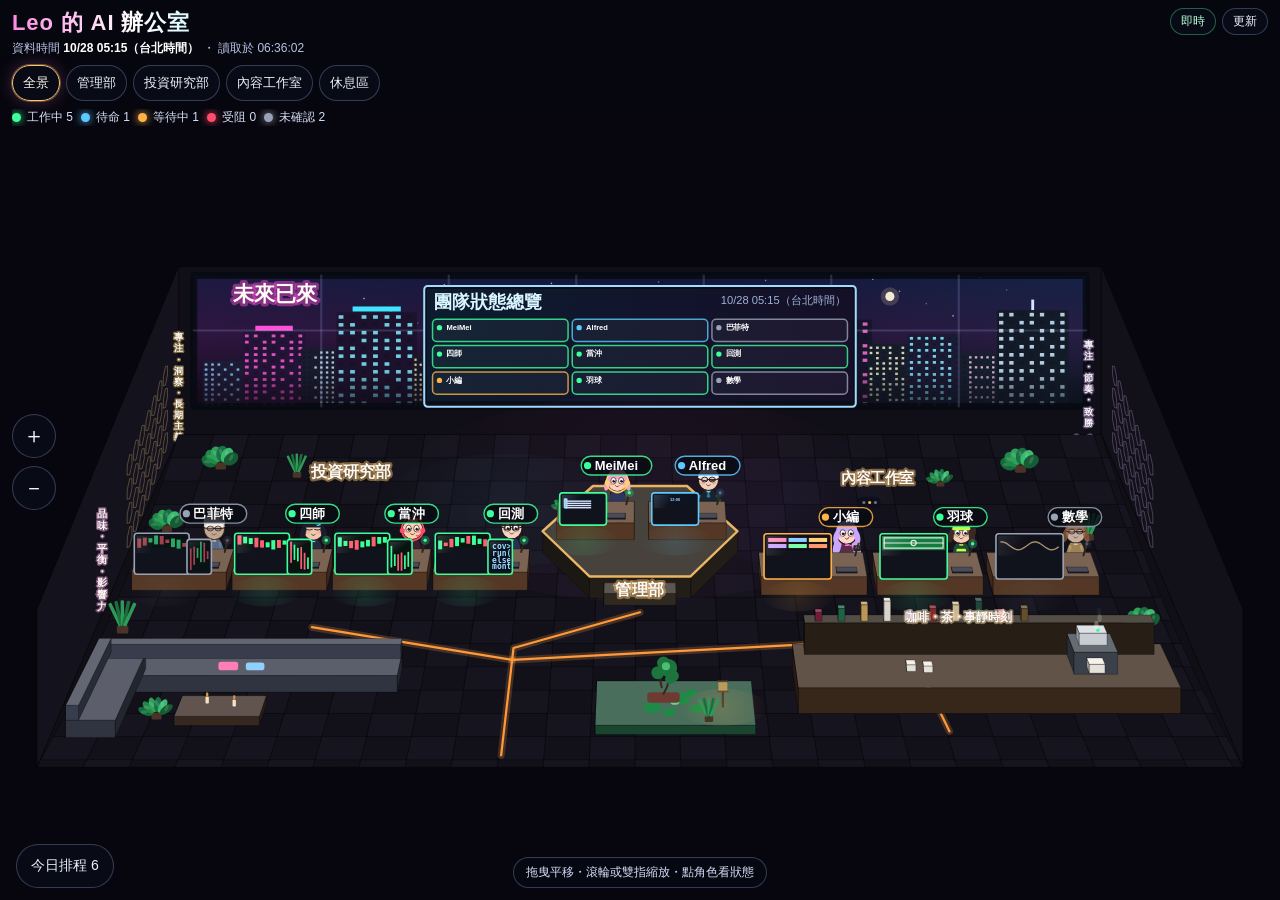
==== commit d1ac1dd8: "Keep the team-board title readable on a phone. The 管理部 view now frames the top of the status screen," ====
--- a/grok/index.html
+++ b/grok/index.html
@@ -813,19 +813,42 @@
     g.addColorStop(0,'#0c1c2e'); g.addColorStop(1,'#160e28');
     ctx.fillStyle=g; ctx.fillRect(0,0,pw,ph);
     const title=Math.min(pw*0.045, ph*0.16);
-    ctx.fillStyle='#d8f6ff';
+    const titleStr='團隊狀態總覽';
+    const dateStr=state.asOf||'';
+    const visL=clamp((0-cam.panX)/cam.zoom-p.x, 0, pw);
+    const visR=clamp((canvas.clientWidth-cam.panX)/cam.zoom-p.x, 0, pw);
+    const visW=Math.max(40, visR-visL);
     ctx.font=`700 ${title}px ${FONT}`;
-    ctx.textAlign='left'; ctx.textBaseline='top';
-    ctx.fillText('團隊狀態總覽', 10, 8);
-    ctx.fillStyle='#9eb4d4';
+    const tw=ctx.measureText(titleStr).width;
     ctx.font=`500 ${title*0.62}px ${FONT}`;
-    ctx.textAlign='right';
-    ctx.fillText(state.asOf||'', pw-10, 10);
+    const dw=ctx.measureText(dateStr).width;
+    ctx.textBaseline='top';
+    let headerH=title+10;
+    if(visW>tw+dw+36){
+      ctx.fillStyle='#d8f6ff';
+      ctx.font=`700 ${title}px ${FONT}`;
+      ctx.textAlign='left';
+      ctx.fillText(titleStr, visL+10, 8);
+      ctx.fillStyle='#9eb4d4';
+      ctx.font=`500 ${title*0.62}px ${FONT}`;
+      ctx.textAlign='right';
+      ctx.fillText(dateStr, visR-10, 10);
+    }else{
+      const cx=(visL+visR)/2;
+      ctx.fillStyle='#d8f6ff';
+      ctx.font=`700 ${Math.min(title, visW/6.4)}px ${FONT}`;
+      ctx.textAlign='center';
+      ctx.fillText(titleStr, cx, 6);
+      ctx.fillStyle='#9eb4d4';
+      ctx.font=`500 ${title*0.55}px ${FONT}`;
+      ctx.fillText(dateStr, cx, 8+title*1.12);
+      headerH=title*1.12+title*0.55+14;
+    }
     const list=actors;
     const n=list.length;
     const cols=n<=4?Math.max(1,n):n<=8?4:n===9?3:4;
     const rows=Math.ceil(list.length/cols)||1;
-    const top=title+16, gap=6;
+    const top=headerH+8, gap=6;
     const cw=(pw-16-(cols-1)*gap)/cols;
     const ch=(ph-top-10-(rows-1)*gap)/rows;
     list.forEach((a,i)=>{
@@ -1579,7 +1602,7 @@
     minY=Math.min(minY,p.y); maxY=Math.max(maxY,p.y);
   }
   const narrow=canvas.clientWidth<860;
-  const top=hudH()+(narrow?4:6), bot=narrow?72:20;
+  const top=hudH()+(narrow?10:6), bot=narrow?72:20;
   const vw=canvas.clientWidth, vh=canvas.clientHeight;
   const zoom=clamp(Math.min((vw-24)/(maxX-minX), (vh-top-bot)/(maxY-minY))*fill, 0.25, 4.6);
   const viewCx=vw/2;
@@ -1596,7 +1619,7 @@
   if(name==='all') return fitCamera();
   let pts=ZONE_PTS[name];
   if(canvas.clientWidth<820 && name==='mgmt'){
-    pts=[[CX-250,90,210],[CX+250,90,210],[CX-240,650,0],[CX+240,650,0]];
+    pts=[[CX-300,62,334],[CX+300,62,334],[CX-250,640,0],[CX+250,640,0]];
   }
   return cameraForProjected(pts.map(p=>proj(p[0],p[1],p[2]||0)), canvas.clientWidth<820?0.92:0.9);
 }
